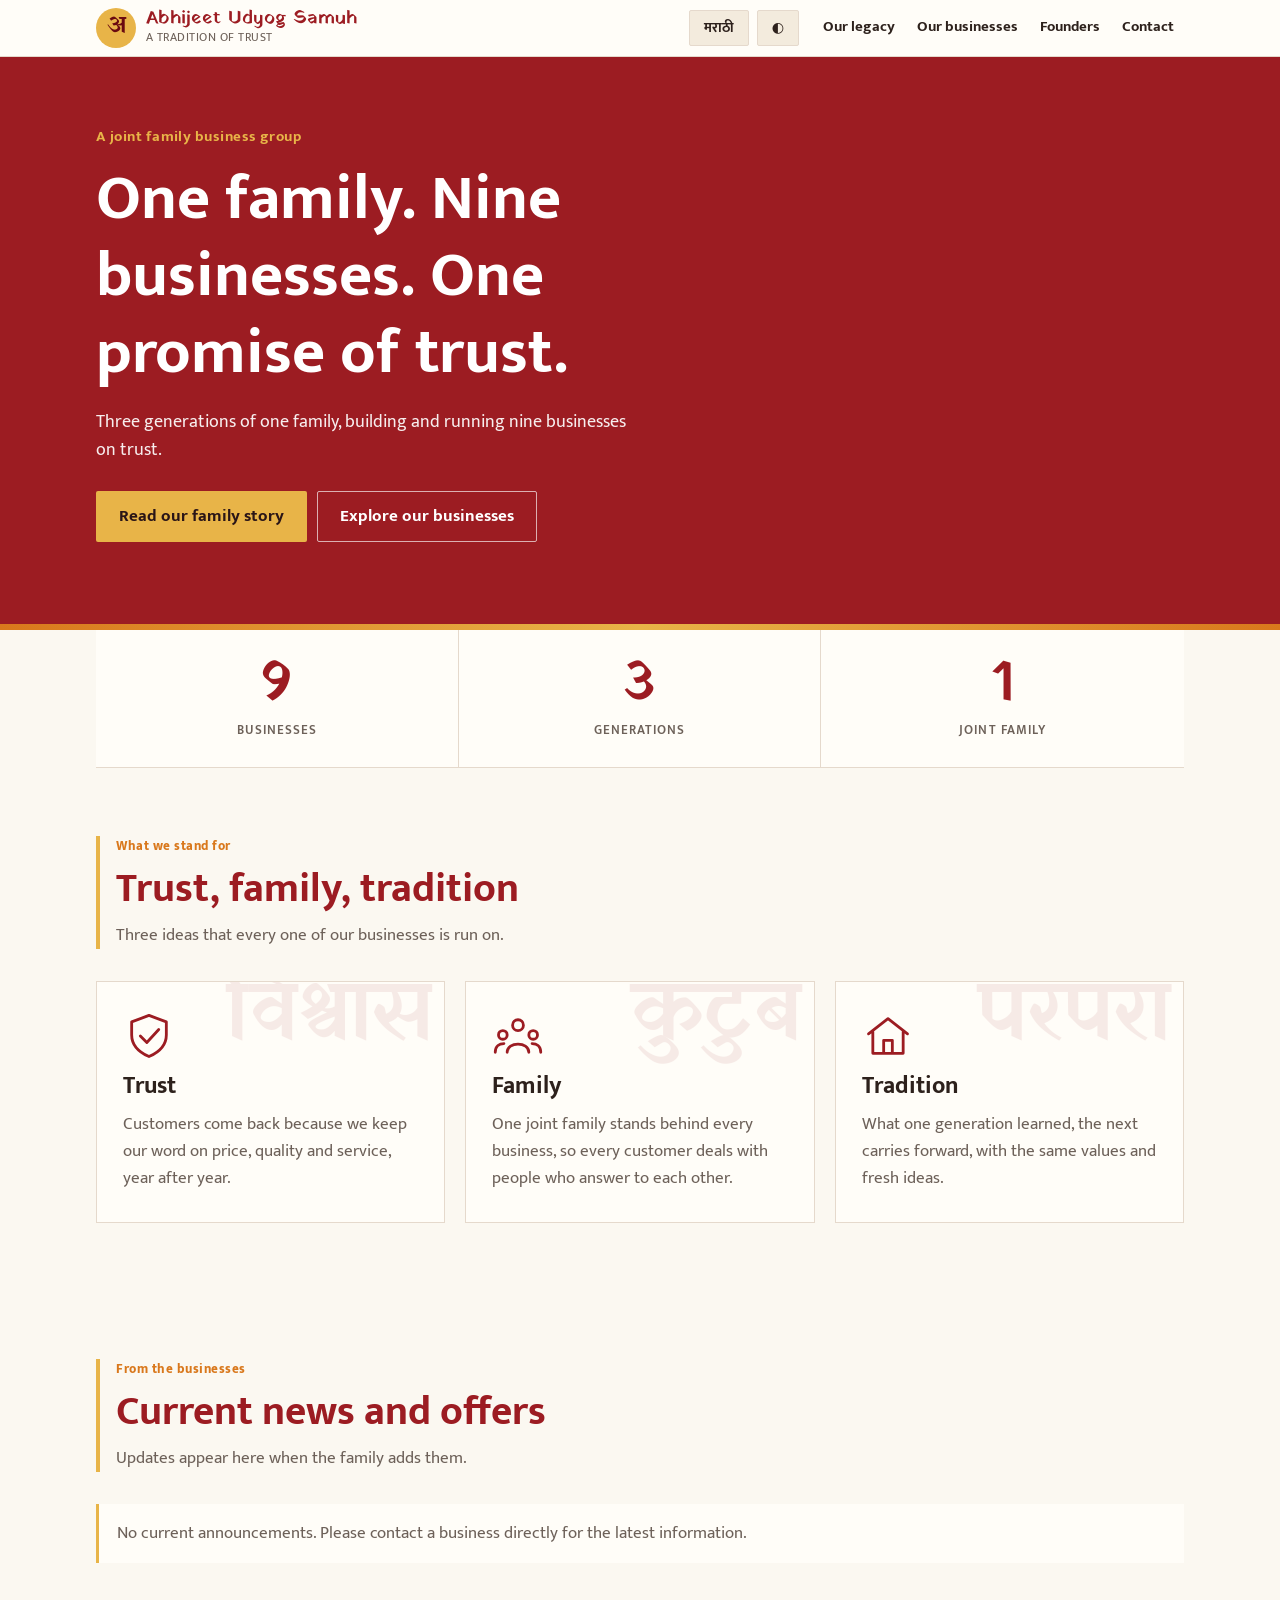
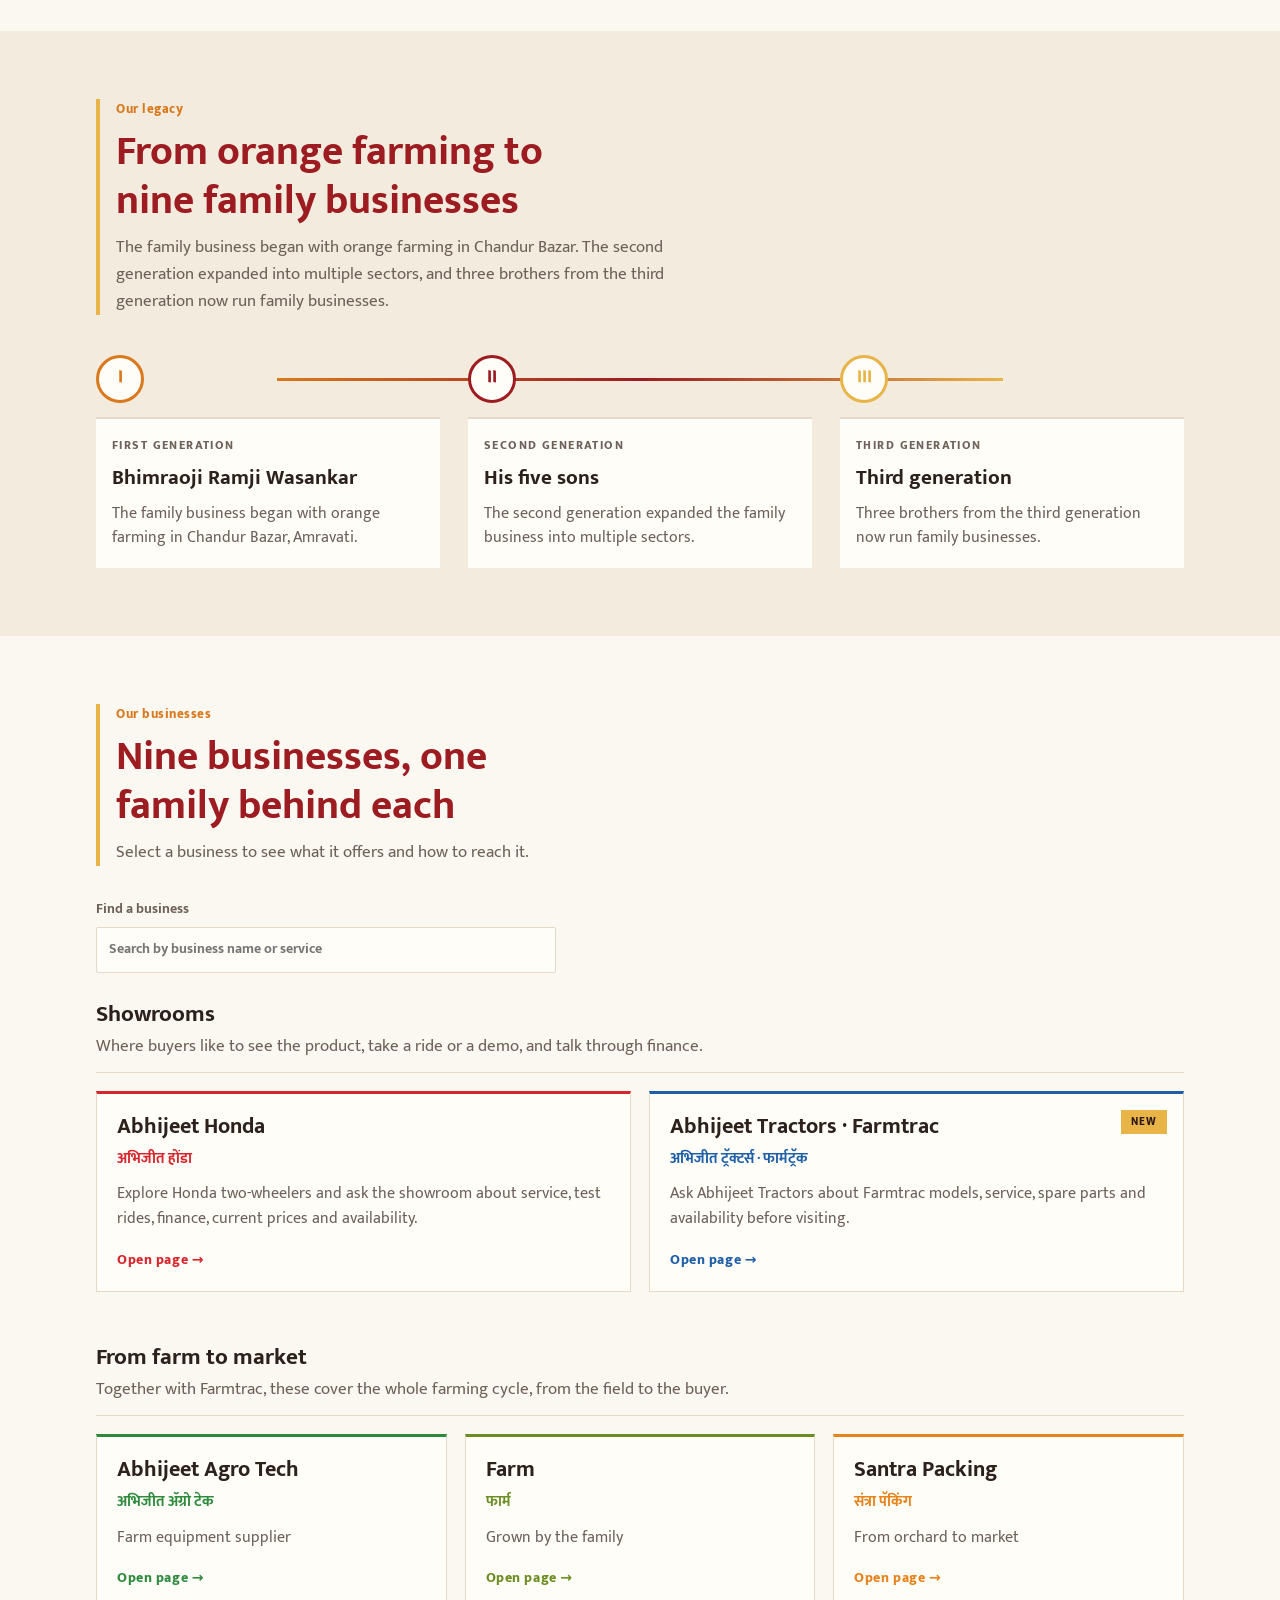
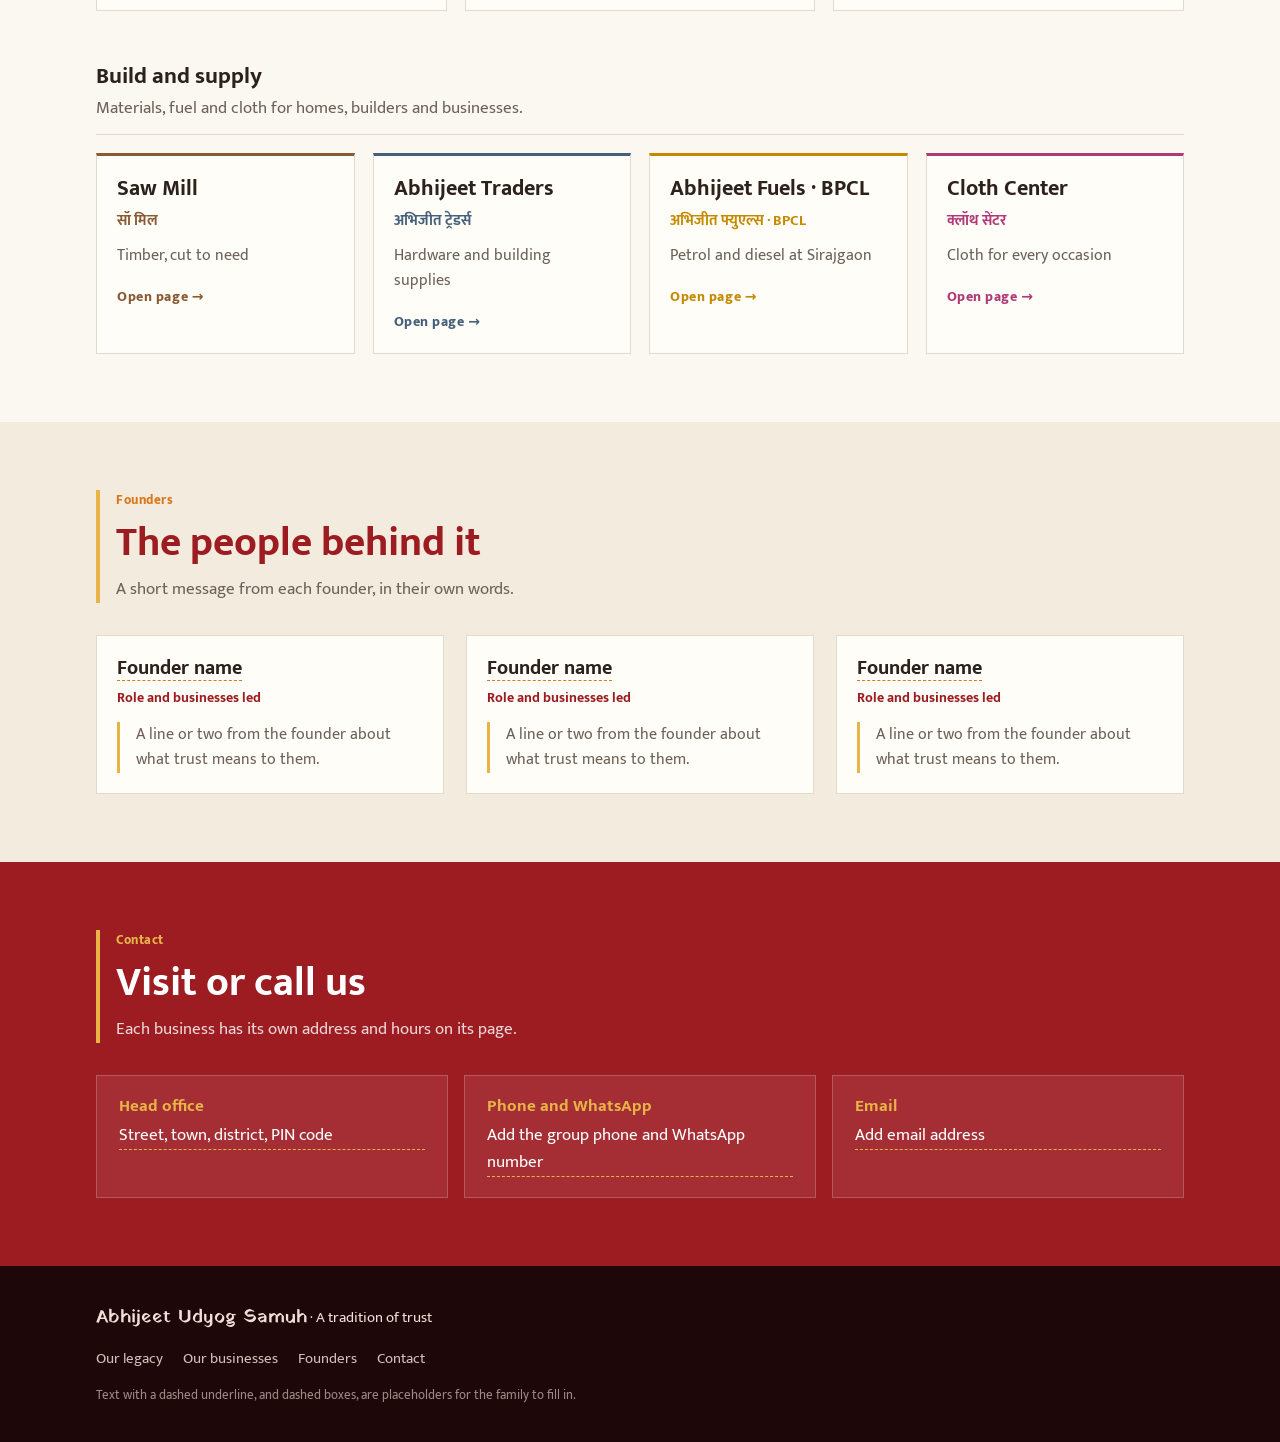
==== index.html @ 4aa77e28 "Prepare Abhijeet Udyog Samuh website for deployment" ====
<!doctype html>
<html lang="en">
<head>
  <meta charset="utf-8">
  <meta name="viewport" content="width=device-width, initial-scale=1, viewport-fit=cover">
  <meta name="description" content="Meet Abhijeet Udyog Samuh, a family group of nine businesses serving customers across vehicles, agriculture, packing, timber, building supplies, fuel and clothing.">
  <meta name="theme-color" content="#8F1017">
  <meta property="og:type" content="website">
  <meta property="og:title" content="Abhijeet Udyog Samuh | Nine Businesses, One Family">
  <meta property="og:description" content="A family group of nine businesses, built on trust across three generations.">
  <meta property="og:url" content="https://saiwasankar.github.io/homebrew/">
  <meta name="twitter:card" content="summary">
  <meta name="twitter:title" content="Abhijeet Udyog Samuh | Nine Businesses, One Family">
  <meta name="twitter:description" content="A family group of nine businesses, built on trust across three generations.">
  <link rel="canonical" href="https://saiwasankar.github.io/homebrew/">
  <title>Abhijeet Udyog Samuh | Nine Businesses, One Family</title>
  <link rel="preconnect" href="https://fonts.googleapis.com">
  <link rel="preconnect" href="https://fonts.gstatic.com" crossorigin>
  <link rel="stylesheet" href="https://fonts.googleapis.com/css2?family=Yatra+One&family=Mukta:wght@400;500;600;700;800&display=swap">
  <link rel="stylesheet" href="styles.css">
  <script type="application/ld+json" id="local-business-schema">{}</script>
  <script src="app.js" defer></script>
</head>
<body>
<header class="top">
  <div class="wrap">
    <a class="logo" href="#top"><span class="mk" data-i18n="logo_mark"></span><span class="t"><b data-i18n="logo_name"></b><small data-i18n="logo_tag"></small></span></a>
    <div class="ctl">
      <button id="langBtn" type="button" data-i18n-aria="lang_toggle"></button>
      <button id="themeBtn" type="button" data-i18n-aria="theme_toggle">◐</button>
    </div>
    <nav class="nav" data-i18n-aria="sections_label">
      <a href="#legacy" data-i18n="nav_legacy"></a>
      <a href="#brands" data-i18n="nav_brands"></a>
      <a href="#founders" data-i18n="nav_founders"></a>
      <a href="#contact" data-i18n="nav_contact"></a>
    </nav>
  </div>
</header>

<main id="home">
  <div class="hero" id="top">
    <div class="wrap">
      <div class="kicker" data-i18n="hero_kicker"></div>
      <h1 data-i18n="hero_h"></h1>
      <p class="lead" data-i18n="hero_p"></p>
      <div class="actions">
        <a class="btn solid" href="#legacy" data-i18n="hero_cta1"></a>
        <a class="btn line" href="#brands" data-i18n="hero_cta2"></a>
      </div>
    </div>
  </div>

  <div class="wrap stats-wrap">
    <div class="stats" id="stats">
      <div class="stat"><b data-stat="businesses"></b><span data-i18n="stat1"></span></div>
      <div class="stat"><b data-stat="generations"></b><span data-i18n="stat2"></span></div>
      <div class="stat"><b data-stat="familyGroups"></b><span data-i18n="stat3"></span></div>
    </div>
  </div>

  <section class="band" id="values">
    <div class="wrap">
      <div class="sec-head"><div class="eyebrow" data-i18n="values_e"></div><h2 data-i18n="values_h"></h2><p data-i18n="values_p"></p></div>
      <div class="vals" id="vals"></div>
    </div>
  </section>

  <section class="band updates-band" id="updates">
    <div class="wrap">
      <div class="sec-head"><div class="eyebrow" data-i18n="updates_e"></div><h2 data-i18n="updates_h"></h2><p data-i18n="updates_p"></p></div>
      <div class="updates" id="updates-list" aria-live="polite"></div>
    </div>
  </section>

  <section class="band alt" id="legacy">
    <div class="wrap">
      <div class="sec-head"><div class="eyebrow" data-i18n="legacy_e"></div><h2 data-i18n="legacy_h"></h2><p data-i18n="legacy_p"></p></div>
      <div class="gens" id="gens"></div>
    </div>
  </section>

  <section class="band" id="brands">
    <div class="wrap">
      <div class="sec-head"><div class="eyebrow" data-i18n="brands_e"></div><h2 data-i18n="brands_h"></h2><p data-i18n="brands_p"></p></div>
      <label class="business-search"><span data-i18n="business_search"></span><input id="businessSearch" type="search" data-i18n-placeholder="business_search_placeholder" autocomplete="off"></label>
      <p class="search-empty" id="searchEmpty" hidden data-i18n="search_empty"></p>
      <div id="clusters"></div>
    </div>
  </section>

  <section class="band alt" id="founders">
    <div class="wrap">
      <div class="sec-head"><div class="eyebrow" data-i18n="founders_e"></div><h2 data-i18n="founders_h"></h2><p data-i18n="founders_p"></p></div>
      <div class="founders" id="founders-list"></div>
    </div>
  </section>

  <section class="band cband" id="contact">
    <div class="wrap">
      <div class="sec-head"><div class="eyebrow" data-i18n="contact_e"></div><h2 data-i18n="contact_h"></h2><p data-i18n="contact_p"></p></div>
      <div class="contact">
        <div><h3 data-i18n="c_addr"></h3><p class="ph" data-i18n="c_addr_v"></p></div>
        <div><h3 data-i18n="c_phone"></h3><p class="ph" id="contact-phone"></p></div>
        <div><h3 data-i18n="c_mail"></h3><p class="ph" data-i18n="c_mail_v"></p></div>
      </div>
    </div>
  </section>
</main>

<main id="biz" hidden></main>

<footer>
  <div class="wrap">
    <div class="footer-brand"><b data-i18n="logo_name"></b> · <span data-i18n="footer_tagline"></span></div>
    <div class="links" id="flinks"></div>
    <div class="fine" data-i18n="fine"></div>
  </div>
</footer>
</body>
</html>
---- styles.css ----
/* Visual system: warm paper, family brand reds, saffron details, plain typography, and restrained motion. */
:root {
  --bg: #FBF8F1;
  --surface: #FFFDF8;
  --fg: #2D211C;
  --muted: #6D6159;
  --line: #E5D9CC;
  --brand: #9C1C22;
  --on-brand: #FFFFFF;
  --saffron: #D9781C;
  --gold: #E8B448;
  --hero-bg: #9C1C22;
  --hero-bg2: #9C1C22;
  --hero-fg: #FFFFFF;
  --tint: #F3EBDD;
  --shadow: 0 5px 18px rgba(70, 38, 20, 0.07);
  --lift: 0%;
  --font-display: "Yatra One", "Noto Serif Devanagari", Georgia, serif;
  --font-body: "Mukta", "Noto Sans Devanagari", system-ui, -apple-system, "Segoe UI", sans-serif;
}
@media (prefers-color-scheme: dark) {
  :root:not([data-theme="light"]) {
    --bg: #191211; --surface: #241A17; --fg: #F4EAE0; --muted: #C2B3A7; --line: #493832;
    --brand: #E06458; --on-brand: #1A0B0C; --saffron: #E28A3C; --gold: #E8B448;
    --hero-bg: #68191B; --hero-bg2: #68191B; --hero-fg: #FFFFFF; --tint: #30221E;
    --shadow: 0 5px 18px rgba(0, 0, 0, 0.22); --lift: 25%; color-scheme: dark;
  }
}
:root[data-theme="dark"] {
  --bg: #191211; --surface: #241A17; --fg: #F4EAE0; --muted: #C2B3A7; --line: #493832;
  --brand: #E06458; --on-brand: #1A0B0C; --saffron: #E28A3C; --gold: #E8B448;
  --hero-bg: #68191B; --hero-bg2: #68191B; --hero-fg: #FFFFFF; --tint: #30221E;
  --shadow: 0 5px 18px rgba(0, 0, 0, 0.22); --lift: 25%; color-scheme: dark;
}
* { box-sizing: border-box; }
html { scroll-behavior: smooth; scroll-padding-top: 7rem; }
body { margin: 0; background: var(--bg); color: var(--fg); font-family: var(--font-body); font-size: 17px; line-height: 1.6; overflow-x: hidden; }
body::before { content: ""; position: fixed; inset: 0 0 auto; height: env(safe-area-inset-top, 0px); z-index: 30; background: var(--surface); }
h1, h2, h3 { font-family: var(--font-body); font-weight: 700; line-height: 1.2; margin: 0; text-wrap: balance; }
p { margin: 0; }
a { color: inherit; }
svg { display: block; }
:focus-visible { outline: 3px solid var(--saffron); outline-offset: 2px; }
.wrap { max-width: 1120px; margin-inline: auto; padding-left: max(16px, env(safe-area-inset-left, 0px)); padding-right: max(16px, env(safe-area-inset-right, 0px)); }
.ph { border-bottom: 1.5px dashed var(--saffron); }

/* header */
.top { position: sticky; top: env(safe-area-inset-top, 0px); z-index: 20; background: var(--surface); border-bottom: 1px solid var(--line); }
.top .wrap { display: flex; flex-wrap: wrap; align-items: center; gap: 2px 14px; padding-block: 8px; }
.logo { display: flex; align-items: center; gap: 10px; text-decoration: none; margin-right: auto; min-width: 0; }
.mk { flex: none; width: 40px; height: 40px; border-radius: 50%; display: grid; place-items: center; background: var(--gold); color: #6A0A10; font-family: var(--font-display); font-size: 1.5rem; line-height: 1; padding-bottom: 4px; }
.logo span.t { display: flex; flex-direction: column; min-width: 0; }
.logo b { font-family: var(--font-display); font-weight: 400; font-size: 1.2rem; color: var(--brand); line-height: 1.1; }
.logo small { font-size: 0.74rem; color: var(--muted); letter-spacing: 0.04em; }
.nav { display: flex; gap: 2px; overflow-x: auto; order: 3; width: 100%; scrollbar-width: none; }
.nav a { padding: 6px 10px; text-decoration: none; font-weight: 700; font-size: 0.95rem; border-radius: 0; white-space: nowrap; border-bottom: 2px solid transparent; }
.nav a:hover { color: var(--brand); border-bottom-color: var(--gold); }
.ctl { display: flex; gap: 8px; }
.ctl button { font: inherit; font-weight: 700; font-size: 0.88rem; cursor: pointer; color: var(--fg); background: var(--tint); border: 1px solid var(--line); border-radius: 2px; padding: 4px 14px; min-height: 36px; }
.ctl button:hover { border-color: var(--saffron); }
@media (min-width: 840px) { .nav { order: 0; width: auto; } }

/* hero */
.hero { position: relative; color: var(--hero-fg); background: var(--hero-bg); }
.hero::after { content: ""; position: absolute; left: 0; right: 0; bottom: 0; height: 6px; background: linear-gradient(90deg, var(--saffron), var(--gold), var(--saffron)); }
.hero .wrap { display: grid; justify-items: start; text-align: left; padding-block: 68px 88px; }
.kicker { font-weight: 700; letter-spacing: 0.03em; font-size: 0.95rem; color: var(--gold); }
.hero h1 { font-size: clamp(2.5rem, 6vw, 4rem); margin-top: 12px; max-width: 17ch; }
.hero .lead { max-width: 54ch; font-size: 1.12rem; margin-top: 16px; opacity: 0.92; }
.hero .actions { display: flex; flex-wrap: wrap; justify-content: flex-start; gap: 10px; margin-top: 26px; }
.btn { display: inline-flex; align-items: center; justify-content: center; font: inherit; font-weight: 700; text-decoration: none; cursor: pointer; padding: 11px 22px; border-radius: 2px; border: 1px solid transparent; min-height: 46px; transition: background-color 0.15s ease, border-color 0.15s ease; }
.btn:hover { filter: brightness(1.04); }
.btn.solid { background: var(--gold); color: #2A1517; }
.btn.line { border-color: rgba(255, 255, 255, 0.65); color: #fff; }
.btn.primary { background: var(--brand); color: var(--on-brand); }
.frame { position: relative; margin: 0 14px 14px 0; }
.frame::before { content: ""; position: absolute; inset: 14px -14px -14px 14px; border: 2px solid var(--gold); z-index: 0; }
.frame img { position: relative; z-index: 1; width: 100%; height: auto; background: #fff; box-shadow: 0 24px 50px rgba(0, 0, 0, 0.35); }
.frame figcaption { position: relative; z-index: 1; margin-top: 10px; font-size: 0.82rem; opacity: 0.8; }

/* stats */
.stats-wrap { margin-top: 0; position: relative; z-index: 2; }
.stats { display: grid; grid-template-columns: repeat(3, 1fr); background: var(--surface); box-shadow: none; border: 0; border-bottom: 1px solid var(--line); }
.stat { padding: 26px 12px; text-align: center; border-right: 1px solid var(--line); }
.stat:last-child { border-right: 0; }
.stat b { display: block; font-family: var(--font-display); font-weight: 400; font-size: clamp(2.3rem, 8vw, 3.6rem); color: var(--brand); line-height: 1; font-variant-numeric: tabular-nums; }
.stat span { display: block; margin-top: 6px; color: var(--muted); font-weight: 600; font-size: 0.82rem; letter-spacing: 0.08em; text-transform: uppercase; }

/* sections */
section.band { padding-block: 68px; }
section.alt { background: var(--tint); }
.sec-head { display: grid; gap: 8px; margin-bottom: 32px; max-width: 62ch; border-left: 4px solid var(--gold); padding-left: 16px; }
.eyebrow { font-weight: 800; letter-spacing: 0.04em; font-size: 0.82rem; color: var(--saffron); }
.sec-head h2 { font-size: clamp(1.8rem, 4.2vw, 2.55rem); color: var(--brand); }
.sec-head p { color: var(--muted); font-size: 1.05rem; }

/* values */
.vals { display: grid; gap: 20px; grid-template-columns: repeat(auto-fit, minmax(260px, 1fr)); }
.val { position: relative; overflow: hidden; background: var(--surface); border: 1px solid var(--line); padding: 28px 26px 30px; display: grid; gap: 10px; align-content: start; }
.val .ico { width: 52px; height: 52px; color: var(--brand); }
.val .big { position: absolute; right: 12px; top: -8px; font-family: var(--font-display); font-size: 5.2rem; line-height: 1; color: var(--brand); opacity: 0.08; pointer-events: none; }
.val h3 { font-size: 1.5rem; }
.val p { color: var(--muted); }

/* timeline */
.gens { position: relative; display: grid; gap: 28px; grid-template-columns: repeat(auto-fit, minmax(250px, 1fr)); padding-top: 8px; }
@media (min-width: 860px) { .gens { grid-template-columns: repeat(3, 1fr); } .gens::before { content: ""; position: absolute; top: 31px; left: 16.6%; right: 16.6%; height: 3px; background: linear-gradient(90deg, var(--saffron), var(--brand), var(--gold)); } }
.gen { position: relative; display: grid; gap: 14px; justify-items: start; text-align: left; }
.node { position: relative; z-index: 1; width: 48px; height: 48px; border-radius: 50%; display: grid; place-items: center; background: var(--surface); border: 3px solid var(--brand); color: var(--brand); font-family: var(--font-display); font-size: 1.15rem; padding-bottom: 2px; }
.gen:nth-child(1) .node { border-color: var(--saffron); color: var(--saffron); }
.gen:nth-child(3) .node { border-color: var(--gold); color: var(--gold); }
.gcard { width: 100%; background: var(--surface); border: 0; border-top: 2px solid var(--line); box-shadow: none; padding: 18px 16px; display: grid; gap: 10px; justify-items: start; }
.gcard .tag { font-weight: 800; font-size: 0.74rem; letter-spacing: 0.12em; text-transform: uppercase; color: var(--muted); }
.gcard h3 { font-size: 1.3rem; }
.gcard p { color: var(--muted); font-size: 0.97rem; }
.avatar { width: 112px; height: 112px; border-radius: 50%; display: grid; place-items: center; background: var(--tint); border: 1px solid var(--line); color: var(--muted); }
.avatar svg { width: 50px; height: 50px; }
.gcard .avatar { display: none; }

/* clusters + tiles */
.cluster + .cluster { margin-top: 52px; }
.business-search { display: grid; gap: 6px; max-width: 460px; margin: 0 0 28px; color: var(--muted); }
.business-search input { background: var(--surface); border-radius: 2px; }
.search-empty, .updates-empty { color: var(--muted); background: var(--surface); border-left: 3px solid var(--gold); padding: 16px 18px; }
.updates { display: grid; gap: 12px; grid-template-columns: repeat(auto-fit, minmax(min(100%, 290px), 1fr)); }
.update-card { display: flex; flex-direction: column; justify-content: space-between; gap: 18px; min-height: 170px; padding: 20px; background: var(--surface); border: 1px solid var(--line); border-top: 3px solid var(--gold); animation: update-in 0.25s ease both; }
.update-card h3 { font-size: 1.2rem; margin-bottom: 8px; }
.update-card p { color: var(--muted); }
.update-card .update-dates { margin-top: 12px; font-size: 0.82rem; }
.update-link { align-self: start; color: var(--brand); font-weight: 700; text-decoration-thickness: 1px; text-underline-offset: 3px; }
.tile { transition: border-color 0.15s ease, background-color 0.15s ease, opacity 0.18s ease; }
.tile[hidden], .cluster[hidden], [hidden] { display: none !important; }
@keyframes update-in { from { opacity: 0; transform: translateY(6px); } to { opacity: 1; transform: translateY(0); } }
.chead { display: grid; gap: 4px; margin-bottom: 18px; padding-bottom: 12px; border-bottom: 1px solid var(--line); }
.chead h3 { font-size: 1.45rem; }
.chead p { color: var(--muted); max-width: 70ch; }
.tiles { display: grid; gap: 18px; }
.t2 { grid-template-columns: repeat(auto-fit, minmax(min(100%, 320px), 1fr)); }
.t3 { grid-template-columns: repeat(auto-fit, minmax(min(100%, 250px), 1fr)); }
.t4 { grid-template-columns: repeat(auto-fit, minmax(min(100%, 220px), 1fr)); }
.tile { --as: color-mix(in srgb, var(--a), white var(--lift)); position: relative; overflow: hidden; display: grid; gap: 6px; align-content: start; min-width: 0; text-decoration: none; background: var(--surface); border: 1px solid var(--line); border-top: 3px solid var(--as); padding: 20px; transition: border-color 0.15s ease, background-color 0.15s ease; }
.tile:hover { transform: none; box-shadow: none; border-color: var(--as); background: color-mix(in srgb, var(--surface) 95%, var(--as)); }
.tile .ic { display: none; }

.tile .ic svg { width: 34px; height: 34px; }
.tile h3 { font-size: 1.4rem; position: relative; z-index: 1; }
.tile .mr { color: var(--as); font-weight: 700; font-size: 0.95rem; position: relative; z-index: 1; }
.tile p { color: var(--muted); font-size: 0.97rem; position: relative; z-index: 1; margin-top: 4px; }
.tile .go { margin-top: 12px; font-weight: 800; font-size: 0.88rem; letter-spacing: 0.04em; color: var(--as); position: relative; z-index: 1; }
.tile.big { padding: 30px; }
.tile.big h3 { font-size: 1.8rem; }
.tile.big .ic { width: 72px; height: 72px; }
.tile.big .ic svg { width: 42px; height: 42px; }
.tile.big::after { content: none; }
.badge { position: absolute; top: 16px; right: 16px; z-index: 2; background: var(--gold); color: #2A1517; font-weight: 800; font-size: 0.7rem; letter-spacing: 0.1em; text-transform: uppercase; padding: 3px 10px; }

/* founders */
.founders { display: grid; gap: 22px; grid-template-columns: repeat(auto-fit, minmax(min(100%, 320px), 1fr)); }
.fcard { position: relative; display: grid; gap: 12px; grid-template-columns: 1fr; align-items: start; background: var(--surface); border: 1px solid var(--line); padding: 20px; }
.fcard .avatar { display: none; }
.fcard h3 { font-size: 1.25rem; display: inline-block; }
.fcard .role { color: var(--brand); font-weight: 700; font-size: 0.88rem; margin-top: 4px; }
.fcard blockquote { margin: 0; grid-column: 1 / -1; color: var(--muted); padding-left: 16px; border-left: 3px solid var(--gold); font-size: 1rem; }

/* contact band */
.cband { background: var(--hero-bg); color: var(--hero-fg); position: relative; overflow: hidden; }
.cband .sec-head h2 { color: #fff; }
.cband .sec-head p { color: rgba(255, 255, 255, 0.82); }
.cband .eyebrow { color: var(--gold); }
.contact { display: grid; gap: 16px; grid-template-columns: repeat(auto-fit, minmax(min(100%, 240px), 1fr)); }
.contact div { background: rgba(255, 255, 255, 0.08); border: 1px solid rgba(255, 255, 255, 0.2); padding: 20px 22px; }
.contact h3 { font-size: 1.05rem; color: var(--gold); margin-bottom: 6px; }
.contact .ph { border-bottom-color: var(--gold); }
footer { background: #1E0709; color: #F3DDD9; padding-block: 36px; font-size: 0.92rem; }
footer .wrap { display: grid; gap: 14px; }
footer .links { display: flex; flex-wrap: wrap; gap: 6px 20px; }
footer a { text-decoration: none; opacity: 0.85; }
footer a:hover { opacity: 1; text-decoration: underline; }
footer .fine { opacity: 0.6; font-size: 0.82rem; }

/* business page */
.bhead { --as: color-mix(in srgb, var(--a), white var(--lift)); color: var(--hero-fg); position: relative; overflow: hidden; background: var(--hero-bg); }
.bhead::after { content: ""; position: absolute; left: 0; right: 0; bottom: 0; height: 6px; background: linear-gradient(90deg, var(--gold), var(--saffron)); }
.bhead .wrap { display: grid; gap: 28px; align-items: center; padding-block: 44px 56px; position: relative; z-index: 1; }
@media (min-width: 900px) { .bhead .wrap.has-img { grid-template-columns: 1.2fr 0.8fr; } }
.bhead .bic { display: none; }
.bhead .bic svg { width: 44px; height: 44px; }
.bhead h1 { font-size: clamp(2.1rem, 5.6vw, 3.4rem); }
.bhead .mr { font-family: var(--font-display); color: var(--gold); font-size: 1.3rem; margin-top: 6px; }
.bhead .tg { margin-top: 10px; font-weight: 700; font-size: 1.1rem; }
.bhead .desc { margin-top: 10px; max-width: 54ch; opacity: 0.93; }
.chips { display: flex; flex-wrap: wrap; gap: 8px; margin-top: 18px; }
.chip { padding: 4px 12px; font-size: 0.82rem; font-weight: 700; border: 1px solid rgba(255, 255, 255, 0.4); background: rgba(255, 255, 255, 0.1); }
.bhead .actions { display: flex; flex-wrap: wrap; gap: 12px; margin-top: 24px; }
.bhead .frame img { max-height: 340px; object-fit: cover; }
.crumb { display: inline-block; margin-block: 28px 4px; font-weight: 700; color: var(--brand); text-decoration: none; }
.crumb:hover { text-decoration: underline; }
.place-link { display: inline-flex; align-items: center; justify-self: start; gap: 6px; color: var(--brand); font-weight: 700; text-underline-offset: 3px; }
.place-link + .place-link { margin-top: -8px; }
.bbody { display: grid; gap: 24px; padding-block: 12px 72px; }
.cols { display: grid; gap: 22px; grid-template-columns: repeat(auto-fit, minmax(min(100%, 300px), 1fr)); align-items: start; }
.panel { --as: color-mix(in srgb, var(--a), white var(--lift)); background: var(--surface); border: 1px solid var(--line); box-shadow: none; padding: 24px; display: grid; gap: 14px; min-width: 0; }
.panel h2 { font-size: 1.35rem; color: var(--brand); }
.checks { margin: 0; padding: 0; list-style: none; display: grid; gap: 10px; }
.checks li { display: grid; grid-template-columns: 26px 1fr; gap: 10px; align-items: start; font-weight: 600; }
.checks li::before { content: "✓"; display: grid; place-items: center; width: 26px; height: 26px; background: color-mix(in srgb, var(--as) 16%, var(--surface)); color: var(--as); font-weight: 800; }
.gal { display: grid; gap: 14px; grid-template-columns: repeat(auto-fit, minmax(min(100%, 170px), 1fr)); }
.slot { aspect-ratio: 4 / 3; max-width: 100%; display: grid; place-items: center; text-align: center; background: var(--tint); border: 1.5px dashed var(--line); color: var(--muted); font-size: 0.88rem; padding: 8px; overflow: hidden; }
.slot img { width: 100%; height: 100%; object-fit: cover; }
label { display: grid; gap: 5px; font-weight: 700; font-size: 0.9rem; }
input, textarea { font: inherit; color: var(--fg); background: var(--bg); border: 1px solid var(--line); padding: 9px 12px; width: 100%; border-radius: 3px; min-height: 46px; }
input:focus, textarea:focus { border-color: var(--saffron); }
textarea { min-height: 100px; resize: vertical; }
.emi-out { background: var(--tint); padding: 16px 18px; display: flex; flex-wrap: wrap; justify-content: space-between; align-items: baseline; gap: 6px; border-left: 4px solid var(--gold); }
.emi-out b { font-family: var(--font-display); font-weight: 400; font-size: 2.1rem; color: var(--brand); font-variant-numeric: tabular-nums; }
.note { color: var(--muted); font-size: 0.86rem; }
.status { font-weight: 700; color: var(--brand); }
.related { display: flex; flex-wrap: wrap; gap: 10px; }
.related a { padding: 8px 16px; border: 1px solid var(--line); background: var(--surface); text-decoration: none; font-weight: 700; font-size: 0.92rem; transition: border-color 0.15s ease, transform 0.15s ease; }
.related a:hover { border-color: var(--saffron); transform: translateY(-2px); }

.reveal, .reveal.in { transform: none; transition: none; }
@media (prefers-reduced-motion: reduce) {
  html { scroll-behavior: auto; }
  .reveal, .tile, .btn, .update-card { transition: none; animation: none; transform: none; }
}
.footer-brand b { font-family: var(--font-display); font-weight: 400; font-size: 1.2rem; }
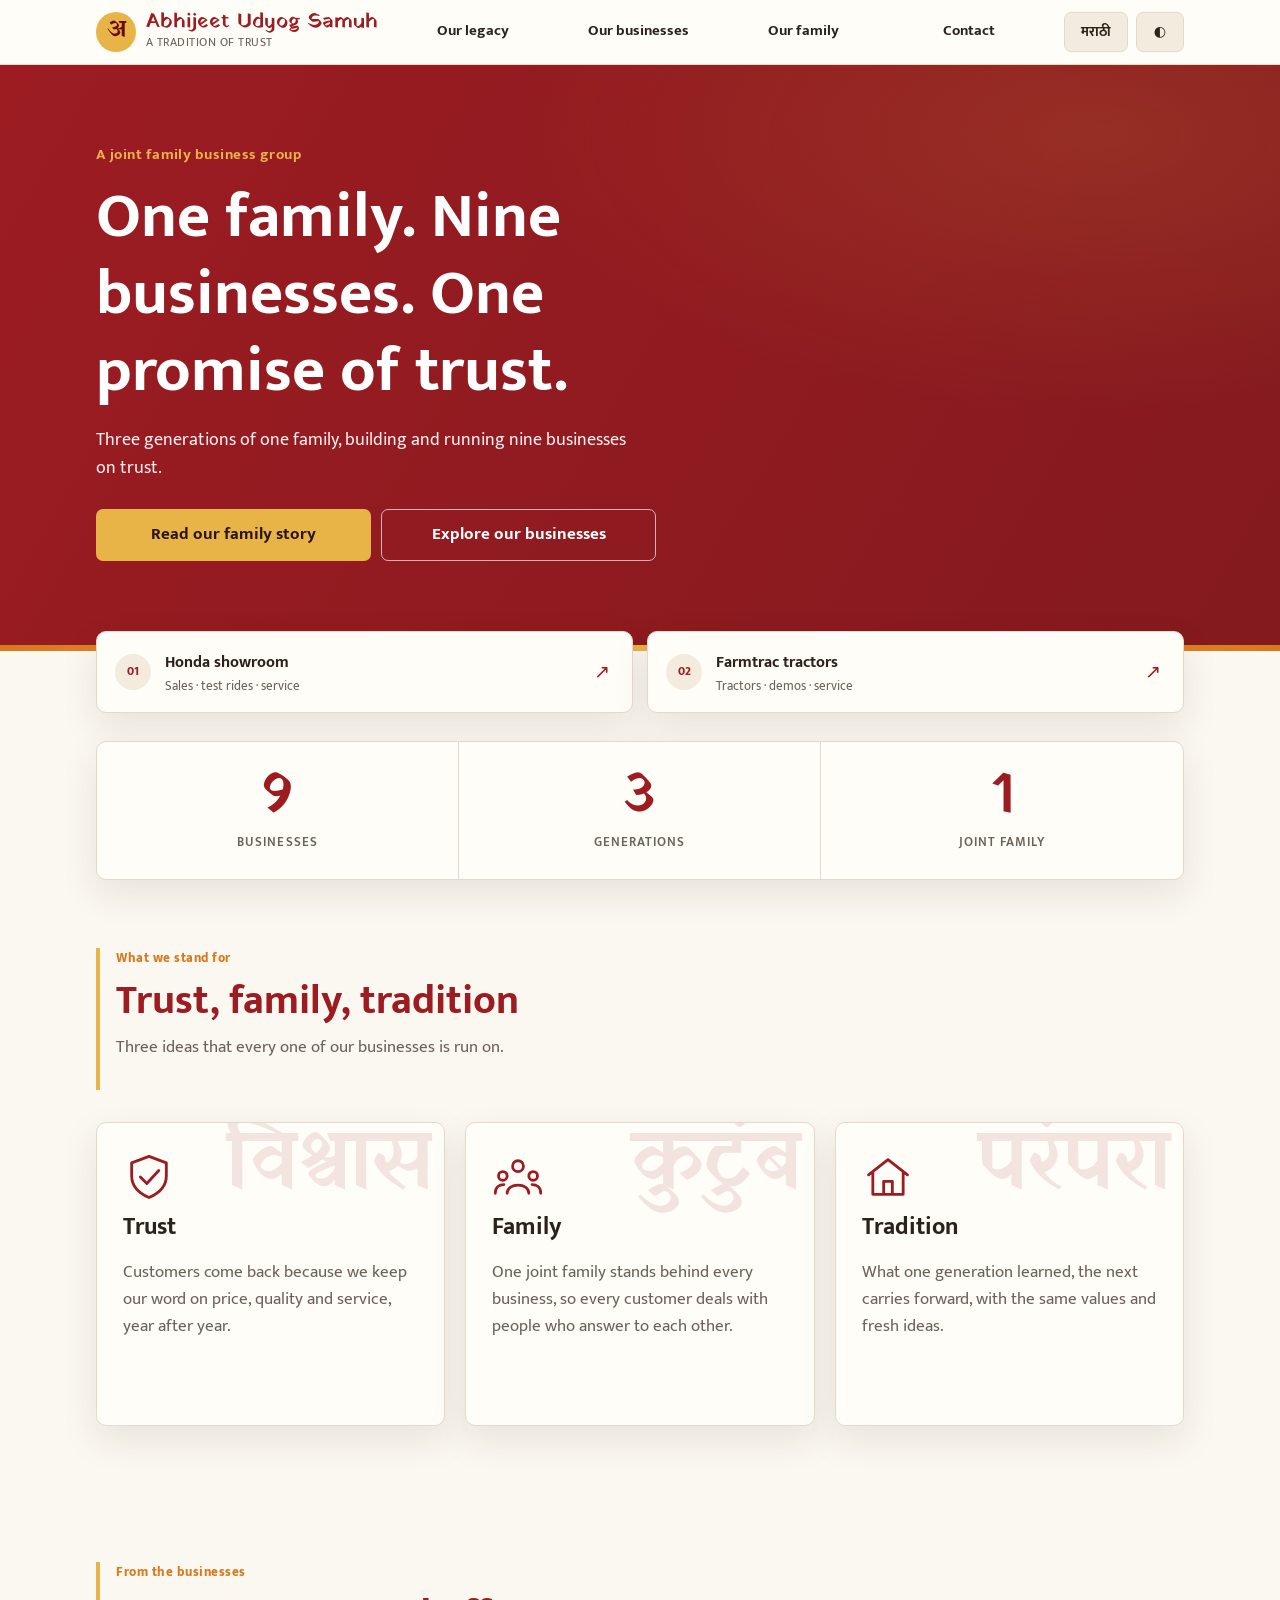
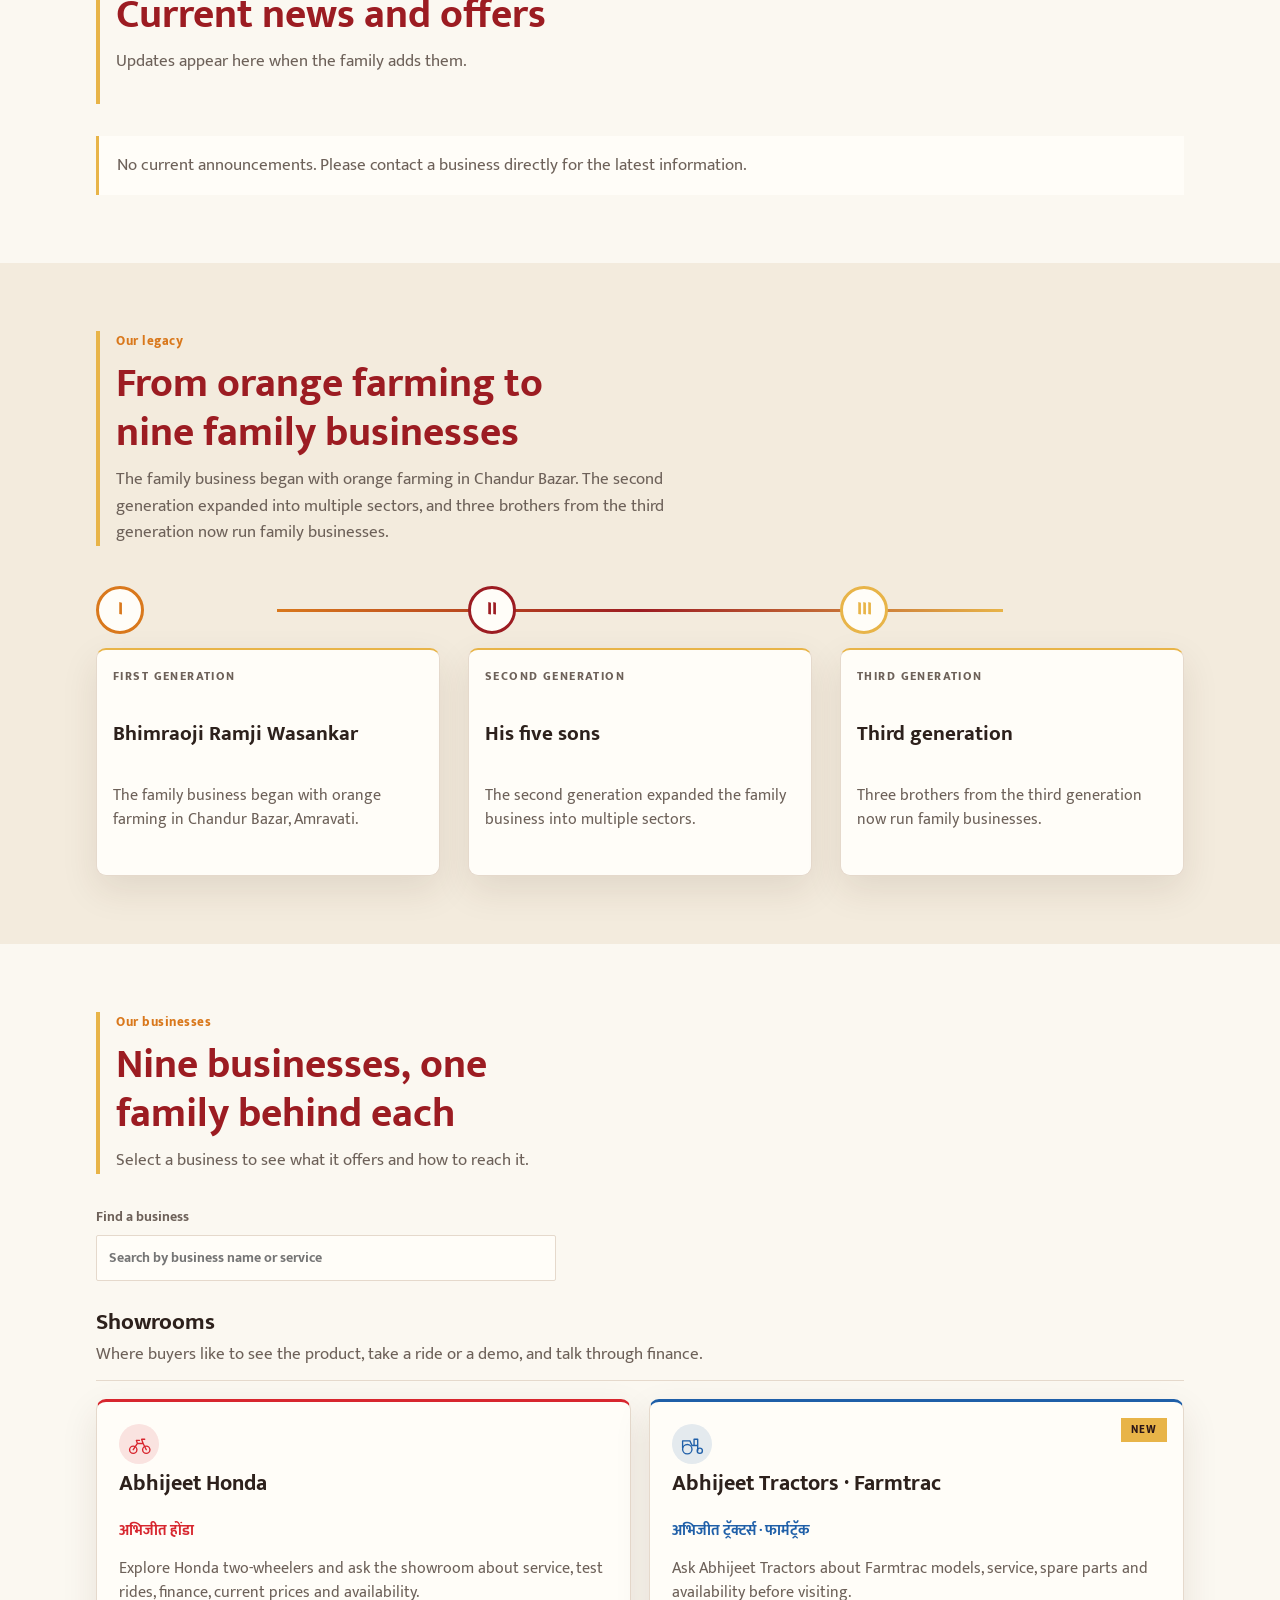
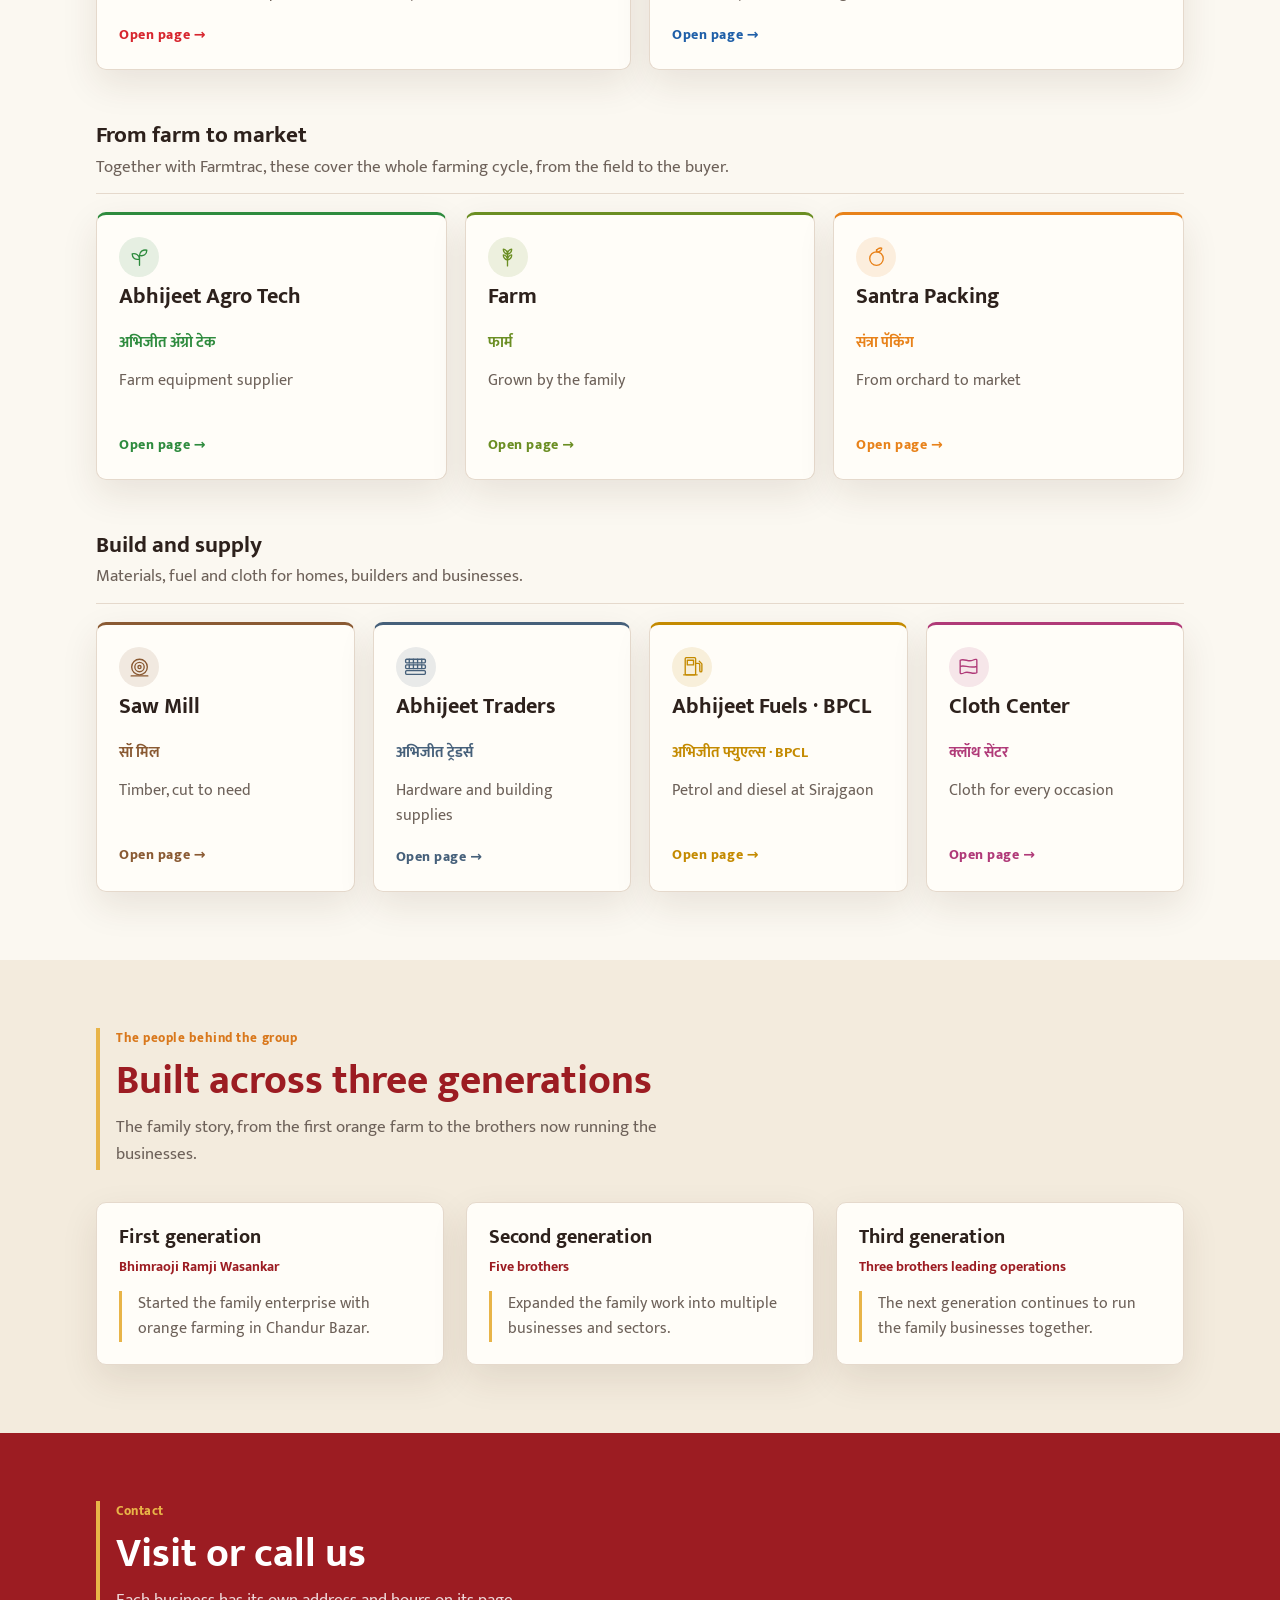
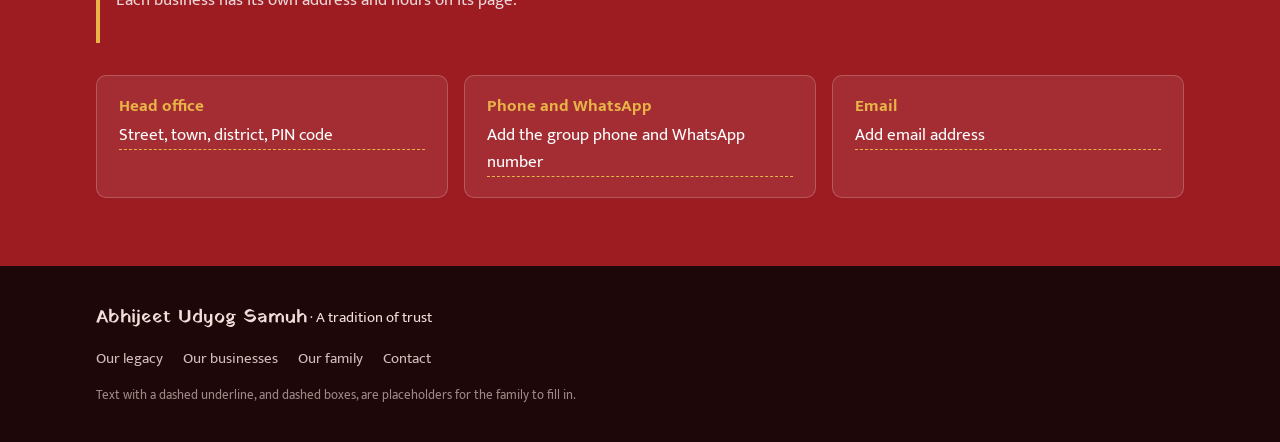
==== commit 21c34a83: "Improve bilingual showroom experience and family content" ====
--- a/index.html
+++ b/index.html
@@ -50,6 +50,11 @@
       </div>
     </div>
   </div>
+
+  <nav class="priority-links wrap" data-i18n-aria="priority_label">
+    <a href="#honda"><span class="priority-mark">01</span><span><b data-i18n="priority_honda"></b><small data-i18n="priority_honda_sub"></small></span><span aria-hidden="true">↗</span></a>
+    <a href="#farmtrac"><span class="priority-mark">02</span><span><b data-i18n="priority_farmtrac"></b><small data-i18n="priority_farmtrac_sub"></small></span><span aria-hidden="true">↗</span></a>
+  </nav>
 
   <div class="wrap stats-wrap">
     <div class="stats" id="stats">
--- a/styles.css
+++ b/styles.css
@@ -13,7 +13,8 @@
   --hero-bg2: #9C1C22;
   --hero-fg: #FFFFFF;
   --tint: #F3EBDD;
-  --shadow: 0 5px 18px rgba(70, 38, 20, 0.07);
+  --shadow: 0 14px 36px rgba(70, 38, 20, 0.10);
+  --radius: 10px;
   --lift: 0%;
   --font-display: "Yatra One", "Noto Serif Devanagari", Georgia, serif;
   --font-body: "Mukta", "Noto Sans Devanagari", system-ui, -apple-system, "Segoe UI", sans-serif;
@@ -33,7 +34,7 @@
   --shadow: 0 5px 18px rgba(0, 0, 0, 0.22); --lift: 25%; color-scheme: dark;
 }
 * { box-sizing: border-box; }
-html { scroll-behavior: smooth; scroll-padding-top: 7rem; }
+html { scroll-behavior: smooth; scroll-padding-top: 8rem; }
 body { margin: 0; background: var(--bg); color: var(--fg); font-family: var(--font-body); font-size: 17px; line-height: 1.6; overflow-x: hidden; }
 body::before { content: ""; position: fixed; inset: 0 0 auto; height: env(safe-area-inset-top, 0px); z-index: 30; background: var(--surface); }
 h1, h2, h3 { font-family: var(--font-body); font-weight: 700; line-height: 1.2; margin: 0; text-wrap: balance; }
@@ -46,33 +47,46 @@
 
 /* header */
 .top { position: sticky; top: env(safe-area-inset-top, 0px); z-index: 20; background: var(--surface); border-bottom: 1px solid var(--line); }
-.top .wrap { display: flex; flex-wrap: wrap; align-items: center; gap: 2px 14px; padding-block: 8px; }
+.top .wrap { display: grid; grid-template-areas: "brand controls" "nav nav"; grid-template-columns: minmax(0, 1fr) auto; align-items: center; gap: 8px 14px; padding-block: 10px; }
+.logo { grid-area: brand; }
 .logo { display: flex; align-items: center; gap: 10px; text-decoration: none; margin-right: auto; min-width: 0; }
 .mk { flex: none; width: 40px; height: 40px; border-radius: 50%; display: grid; place-items: center; background: var(--gold); color: #6A0A10; font-family: var(--font-display); font-size: 1.5rem; line-height: 1; padding-bottom: 4px; }
 .logo span.t { display: flex; flex-direction: column; min-width: 0; }
-.logo b { font-family: var(--font-display); font-weight: 400; font-size: 1.2rem; color: var(--brand); line-height: 1.1; }
+.logo b { font-family: var(--font-display); font-weight: 400; font-size: clamp(1rem, 2.2vw, 1.3rem); color: var(--brand); line-height: 1.1; white-space: nowrap; }
 .logo small { font-size: 0.74rem; color: var(--muted); letter-spacing: 0.04em; }
-.nav { display: flex; gap: 2px; overflow-x: auto; order: 3; width: 100%; scrollbar-width: none; }
-.nav a { padding: 6px 10px; text-decoration: none; font-weight: 700; font-size: 0.95rem; border-radius: 0; white-space: nowrap; border-bottom: 2px solid transparent; }
+.nav { grid-area: nav; display: grid; grid-template-columns: repeat(4, minmax(0, 1fr)); gap: 4px; width: 100%; }
+.nav a { display: grid; place-items: center; min-height: 44px; padding: 4px 6px; text-align: center; text-decoration: none; font-weight: 700; font-size: clamp(0.7rem, 2.2vw, 0.95rem); line-height: 1.15; border-radius: 6px; white-space: normal; border-bottom: 2px solid transparent; }
 .nav a:hover { color: var(--brand); border-bottom-color: var(--gold); }
-.ctl { display: flex; gap: 8px; }
-.ctl button { font: inherit; font-weight: 700; font-size: 0.88rem; cursor: pointer; color: var(--fg); background: var(--tint); border: 1px solid var(--line); border-radius: 2px; padding: 4px 14px; min-height: 36px; }
+.ctl { grid-area: controls; display: flex; gap: 8px; }
+.ctl button { font: inherit; font-weight: 700; font-size: 0.88rem; cursor: pointer; color: var(--fg); background: var(--tint); border: 1px solid var(--line); border-radius: 7px; padding: 4px 10px; width: 64px; min-height: 40px; }
+.ctl button#themeBtn { width: 48px; }
 .ctl button:hover { border-color: var(--saffron); }
-@media (min-width: 840px) { .nav { order: 0; width: auto; } }
-
+@media (min-width: 1040px) {
+  .top .wrap { grid-template-areas: "brand nav controls"; grid-template-columns: auto minmax(0, 1fr) auto; }
+  .nav { width: auto; }
+  .nav a { white-space: nowrap; }
+}
 /* hero */
-.hero { position: relative; color: var(--hero-fg); background: var(--hero-bg); }
+.hero { position: relative; color: var(--hero-fg); background: radial-gradient(ellipse at 86% 12%, rgba(232, 180, 72, 0.13), transparent 38%), linear-gradient(120deg, var(--hero-bg), color-mix(in srgb, var(--hero-bg) 78%, #2d1010)); }
 .hero::after { content: ""; position: absolute; left: 0; right: 0; bottom: 0; height: 6px; background: linear-gradient(90deg, var(--saffron), var(--gold), var(--saffron)); }
-.hero .wrap { display: grid; justify-items: start; text-align: left; padding-block: 68px 88px; }
+.hero .wrap { display: grid; justify-items: start; text-align: left; padding-block: clamp(48px, 7vw, 78px) clamp(62px, 8vw, 90px); }
 .kicker { font-weight: 700; letter-spacing: 0.03em; font-size: 0.95rem; color: var(--gold); }
-.hero h1 { font-size: clamp(2.5rem, 6vw, 4rem); margin-top: 12px; max-width: 17ch; }
-.hero .lead { max-width: 54ch; font-size: 1.12rem; margin-top: 16px; opacity: 0.92; }
-.hero .actions { display: flex; flex-wrap: wrap; justify-content: flex-start; gap: 10px; margin-top: 26px; }
-.btn { display: inline-flex; align-items: center; justify-content: center; font: inherit; font-weight: 700; text-decoration: none; cursor: pointer; padding: 11px 22px; border-radius: 2px; border: 1px solid transparent; min-height: 46px; transition: background-color 0.15s ease, border-color 0.15s ease; }
-.btn:hover { filter: brightness(1.04); }
+.hero h1 { font-size: clamp(2.35rem, 6vw, 4rem); margin-top: 12px; max-width: 17ch; }
+html[lang="mr"] .hero h1 { max-width: 17ch; white-space: pre-line; }
+.hero .lead { max-width: 54ch; font-size: 1.12rem; margin-top: 16px; opacity: 0.92; min-height: 3.2em; }
+.hero .actions { display: grid; grid-template-columns: repeat(2, minmax(0, 1fr)); width: min(100%, 560px); gap: 10px; margin-top: 26px; }
+.btn { display: inline-flex; align-items: center; justify-content: center; font: inherit; font-weight: 700; text-align: center; text-decoration: none; cursor: pointer; padding: 11px 18px; border-radius: 7px; border: 1px solid transparent; min-height: 52px; transition: background-color 0.15s ease, border-color 0.15s ease, transform 0.15s ease; }
+.btn:hover { filter: brightness(1.04); transform: translateY(-1px); }
 .btn.solid { background: var(--gold); color: #2A1517; }
 .btn.line { border-color: rgba(255, 255, 255, 0.65); color: #fff; }
 .btn.primary { background: var(--brand); color: var(--on-brand); }
+.priority-links { display: grid; grid-template-columns: repeat(2, minmax(0, 1fr)); gap: 14px; margin-top: -20px; margin-bottom: 28px; position: relative; z-index: 2; }
+.priority-links a { display: grid; grid-template-columns: 38px minmax(0,1fr) 20px; gap: 12px; align-items: center; padding: 16px 18px; min-height: 82px; text-decoration: none; background: var(--surface); border: 1px solid var(--line); border-radius: var(--radius); box-shadow: var(--shadow); }
+.priority-links a > span:last-child { color: var(--brand); font-size: 1.2rem; }
+.priority-links b, .priority-links small { display: block; }
+.priority-links b { font-size: 1rem; }
+.priority-links small { color: var(--muted); font-size: 0.82rem; line-height: 1.25; margin-top: 2px; }
+.priority-mark { display: grid; place-items: center; width: 36px; height: 36px; border-radius: 50%; background: var(--tint); color: var(--brand); font-size: 0.75rem; font-weight: 800; }
 .frame { position: relative; margin: 0 14px 14px 0; }
 .frame::before { content: ""; position: absolute; inset: 14px -14px -14px 14px; border: 2px solid var(--gold); z-index: 0; }
 .frame img { position: relative; z-index: 1; width: 100%; height: auto; background: #fff; box-shadow: 0 24px 50px rgba(0, 0, 0, 0.35); }
@@ -80,7 +94,7 @@
 
 /* stats */
 .stats-wrap { margin-top: 0; position: relative; z-index: 2; }
-.stats { display: grid; grid-template-columns: repeat(3, 1fr); background: var(--surface); box-shadow: none; border: 0; border-bottom: 1px solid var(--line); }
+.stats { display: grid; grid-template-columns: repeat(3, 1fr); background: var(--surface); box-shadow: var(--shadow); border: 1px solid var(--line); border-radius: var(--radius); overflow: hidden; }
 .stat { padding: 26px 12px; text-align: center; border-right: 1px solid var(--line); }
 .stat:last-child { border-right: 0; }
 .stat b { display: block; font-family: var(--font-display); font-weight: 400; font-size: clamp(2.3rem, 8vw, 3.6rem); color: var(--brand); line-height: 1; font-variant-numeric: tabular-nums; }
@@ -89,18 +103,18 @@
 /* sections */
 section.band { padding-block: 68px; }
 section.alt { background: var(--tint); }
-.sec-head { display: grid; gap: 8px; margin-bottom: 32px; max-width: 62ch; border-left: 4px solid var(--gold); padding-left: 16px; }
+.sec-head { display: grid; gap: 8px; margin-bottom: 32px; max-width: 62ch; min-height: 142px; border-left: 4px solid var(--gold); padding-left: 16px; align-content: start; }
 .eyebrow { font-weight: 800; letter-spacing: 0.04em; font-size: 0.82rem; color: var(--saffron); }
 .sec-head h2 { font-size: clamp(1.8rem, 4.2vw, 2.55rem); color: var(--brand); }
 .sec-head p { color: var(--muted); font-size: 1.05rem; }
 
 /* values */
 .vals { display: grid; gap: 20px; grid-template-columns: repeat(auto-fit, minmax(260px, 1fr)); }
-.val { position: relative; overflow: hidden; background: var(--surface); border: 1px solid var(--line); padding: 28px 26px 30px; display: grid; gap: 10px; align-content: start; }
+.val { position: relative; overflow: hidden; background: var(--surface); border: 1px solid var(--line); border-radius: var(--radius); padding: 28px 26px 30px; display: grid; grid-template-rows: 52px minmax(1.5em, auto) minmax(7em, auto); gap: 10px; align-content: start; min-height: 300px; box-shadow: var(--shadow); }
 .val .ico { width: 52px; height: 52px; color: var(--brand); }
-.val .big { position: absolute; right: 12px; top: -8px; font-family: var(--font-display); font-size: 5.2rem; line-height: 1; color: var(--brand); opacity: 0.08; pointer-events: none; }
-.val h3 { font-size: 1.5rem; }
-.val p { color: var(--muted); }
+.val .big { position: absolute; right: 12px; top: 0; font-family: var(--font-display); font-size: 5.2rem; line-height: 1; color: var(--brand); opacity: 0.11; pointer-events: none; }
+.val h3 { font-size: 1.5rem; min-height: 1.5em; }
+.val p { color: var(--muted); min-height: 8em; }
 
 /* timeline */
 .gens { position: relative; display: grid; gap: 28px; grid-template-columns: repeat(auto-fit, minmax(250px, 1fr)); padding-top: 8px; }
@@ -109,7 +123,7 @@
 .node { position: relative; z-index: 1; width: 48px; height: 48px; border-radius: 50%; display: grid; place-items: center; background: var(--surface); border: 3px solid var(--brand); color: var(--brand); font-family: var(--font-display); font-size: 1.15rem; padding-bottom: 2px; }
 .gen:nth-child(1) .node { border-color: var(--saffron); color: var(--saffron); }
 .gen:nth-child(3) .node { border-color: var(--gold); color: var(--gold); }
-.gcard { width: 100%; background: var(--surface); border: 0; border-top: 2px solid var(--line); box-shadow: none; padding: 18px 16px; display: grid; gap: 10px; justify-items: start; }
+.gcard { width: 100%; min-height: 228px; background: var(--surface); border: 1px solid var(--line); border-top: 2px solid var(--gold); border-radius: var(--radius); box-shadow: var(--shadow); padding: 18px 16px; display: grid; gap: 10px; justify-items: start; }
 .gcard .tag { font-weight: 800; font-size: 0.74rem; letter-spacing: 0.12em; text-transform: uppercase; color: var(--muted); }
 .gcard h3 { font-size: 1.3rem; }
 .gcard p { color: var(--muted); font-size: 0.97rem; }
@@ -122,12 +136,21 @@
 .business-search { display: grid; gap: 6px; max-width: 460px; margin: 0 0 28px; color: var(--muted); }
 .business-search input { background: var(--surface); border-radius: 2px; }
 .search-empty, .updates-empty { color: var(--muted); background: var(--surface); border-left: 3px solid var(--gold); padding: 16px 18px; }
-.updates { display: grid; gap: 12px; grid-template-columns: repeat(auto-fit, minmax(min(100%, 290px), 1fr)); }
-.update-card { display: flex; flex-direction: column; justify-content: space-between; gap: 18px; min-height: 170px; padding: 20px; background: var(--surface); border: 1px solid var(--line); border-top: 3px solid var(--gold); animation: update-in 0.25s ease both; }
+.updates { display: grid; gap: 16px; grid-template-columns: repeat(auto-fit, minmax(min(100%, 290px), 1fr)); }
+.update-card { display: flex; flex-direction: column; justify-content: space-between; gap: 18px; min-height: 184px; padding: 22px; background: var(--surface); border: 1px solid var(--line); border-top: 3px solid var(--gold); border-radius: var(--radius); box-shadow: var(--shadow); animation: update-in 0.25s ease both; }
 .update-card h3 { font-size: 1.2rem; margin-bottom: 8px; }
 .update-card p { color: var(--muted); }
 .update-card .update-dates { margin-top: 12px; font-size: 0.82rem; }
 .update-link { align-self: start; color: var(--brand); font-weight: 700; text-decoration-thickness: 1px; text-underline-offset: 3px; }
+.offer-backdrop { position: fixed; inset: 0; z-index: 100; display: grid; place-items: center; overflow: auto; padding: 18px; background: rgba(20, 10, 10, 0.66); animation: offer-fade 0.18s ease both; }
+.offer-dialog { position: relative; width: min(100%, 560px); max-height: min(90vh, 720px); overflow: auto; padding: 32px; color: var(--fg); background: var(--surface); border: 1px solid var(--line); border-top: 5px solid var(--gold); box-shadow: 0 20px 70px rgba(0, 0, 0, 0.3); }
+.offer-close { position: absolute; top: 10px; right: 12px; width: 42px; height: 42px; border: 1px solid var(--line); background: var(--tint); color: var(--fg); font: inherit; font-size: 1.6rem; line-height: 1; cursor: pointer; }
+.offer-label { margin: 0 48px 12px 0; color: var(--brand); font-size: 0.8rem; font-weight: 800; letter-spacing: 0.1em; text-transform: uppercase; }
+.offer-dialog h2 { margin: 0 40px 12px 0; font-size: clamp(1.5rem, 5vw, 2rem); }
+.offer-message { font-size: 1.05rem; }
+.offer-dates, .offer-terms { margin-top: 16px; color: var(--muted); font-size: 0.9rem; }
+.offer-actions { display: flex; flex-wrap: wrap; gap: 10px; margin-top: 24px; }
+@keyframes offer-fade { from { opacity: 0; } to { opacity: 1; } }
 .tile { transition: border-color 0.15s ease, background-color 0.15s ease, opacity 0.18s ease; }
 .tile[hidden], .cluster[hidden], [hidden] { display: none !important; }
 @keyframes update-in { from { opacity: 0; transform: translateY(6px); } to { opacity: 1; transform: translateY(0); } }
@@ -138,11 +161,11 @@
 .t2 { grid-template-columns: repeat(auto-fit, minmax(min(100%, 320px), 1fr)); }
 .t3 { grid-template-columns: repeat(auto-fit, minmax(min(100%, 250px), 1fr)); }
 .t4 { grid-template-columns: repeat(auto-fit, minmax(min(100%, 220px), 1fr)); }
-.tile { --as: color-mix(in srgb, var(--a), white var(--lift)); position: relative; overflow: hidden; display: grid; gap: 6px; align-content: start; min-width: 0; text-decoration: none; background: var(--surface); border: 1px solid var(--line); border-top: 3px solid var(--as); padding: 20px; transition: border-color 0.15s ease, background-color 0.15s ease; }
-.tile:hover { transform: none; box-shadow: none; border-color: var(--as); background: color-mix(in srgb, var(--surface) 95%, var(--as)); }
-.tile .ic { display: none; }
-
-.tile .ic svg { width: 34px; height: 34px; }
+.tile { --as: color-mix(in srgb, var(--a), white var(--lift)); position: relative; overflow: hidden; display: grid; grid-template-rows: 40px minmax(2.4em, auto) minmax(1.5em, auto) minmax(3em, auto) auto; gap: 7px; align-content: start; min-width: 0; min-height: 224px; text-decoration: none; background: var(--surface); border: 1px solid var(--line); border-top: 3px solid var(--as); border-radius: var(--radius); padding: 22px; box-shadow: var(--shadow); transition: border-color 0.15s ease, background-color 0.15s ease, transform 0.15s ease, box-shadow 0.15s ease; }
+.tile:hover { transform: translateY(-3px); box-shadow: 0 18px 40px rgba(70, 38, 20, 0.15); border-color: var(--as); background: color-mix(in srgb, var(--surface) 95%, var(--as)); }
+.tile .ic { display: grid; place-items: center; width: 40px; height: 40px; border-radius: 50%; color: var(--as); background: color-mix(in srgb, var(--as) 12%, var(--surface)); }
+
+.tile .ic svg { width: 25px; height: 25px; }
 .tile h3 { font-size: 1.4rem; position: relative; z-index: 1; }
 .tile .mr { color: var(--as); font-weight: 700; font-size: 0.95rem; position: relative; z-index: 1; }
 .tile p { color: var(--muted); font-size: 0.97rem; position: relative; z-index: 1; margin-top: 4px; }
@@ -156,7 +179,7 @@
 
 /* founders */
 .founders { display: grid; gap: 22px; grid-template-columns: repeat(auto-fit, minmax(min(100%, 320px), 1fr)); }
-.fcard { position: relative; display: grid; gap: 12px; grid-template-columns: 1fr; align-items: start; background: var(--surface); border: 1px solid var(--line); padding: 20px; }
+.fcard { position: relative; display: grid; gap: 12px; grid-template-columns: 1fr; align-items: start; background: var(--surface); border: 1px solid var(--line); border-radius: var(--radius); padding: 22px; box-shadow: var(--shadow); }
 .fcard .avatar { display: none; }
 .fcard h3 { font-size: 1.25rem; display: inline-block; }
 .fcard .role { color: var(--brand); font-weight: 700; font-size: 0.88rem; margin-top: 4px; }
@@ -168,7 +191,7 @@
 .cband .sec-head p { color: rgba(255, 255, 255, 0.82); }
 .cband .eyebrow { color: var(--gold); }
 .contact { display: grid; gap: 16px; grid-template-columns: repeat(auto-fit, minmax(min(100%, 240px), 1fr)); }
-.contact div { background: rgba(255, 255, 255, 0.08); border: 1px solid rgba(255, 255, 255, 0.2); padding: 20px 22px; }
+.contact div { background: rgba(255, 255, 255, 0.08); border: 1px solid rgba(255, 255, 255, 0.2); border-radius: var(--radius); padding: 20px 22px; }
 .contact h3 { font-size: 1.05rem; color: var(--gold); margin-bottom: 6px; }
 .contact .ph { border-bottom-color: var(--gold); }
 footer { background: #1E0709; color: #F3DDD9; padding-block: 36px; font-size: 0.92rem; }
@@ -185,7 +208,7 @@
 @media (min-width: 900px) { .bhead .wrap.has-img { grid-template-columns: 1.2fr 0.8fr; } }
 .bhead .bic { display: none; }
 .bhead .bic svg { width: 44px; height: 44px; }
-.bhead h1 { font-size: clamp(2.1rem, 5.6vw, 3.4rem); }
+.bhead h1 { font-size: clamp(2.1rem, 5.6vw, 3.4rem); min-height: 1.2em; }
 .bhead .mr { font-family: var(--font-display); color: var(--gold); font-size: 1.3rem; margin-top: 6px; }
 .bhead .tg { margin-top: 10px; font-weight: 700; font-size: 1.1rem; }
 .bhead .desc { margin-top: 10px; max-width: 54ch; opacity: 0.93; }
@@ -199,7 +222,7 @@
 .place-link + .place-link { margin-top: -8px; }
 .bbody { display: grid; gap: 24px; padding-block: 12px 72px; }
 .cols { display: grid; gap: 22px; grid-template-columns: repeat(auto-fit, minmax(min(100%, 300px), 1fr)); align-items: start; }
-.panel { --as: color-mix(in srgb, var(--a), white var(--lift)); background: var(--surface); border: 1px solid var(--line); box-shadow: none; padding: 24px; display: grid; gap: 14px; min-width: 0; }
+.panel { --as: color-mix(in srgb, var(--a), white var(--lift)); background: var(--surface); border: 1px solid var(--line); border-radius: var(--radius); box-shadow: var(--shadow); padding: 24px; display: grid; gap: 14px; min-width: 0; }
 .panel h2 { font-size: 1.35rem; color: var(--brand); }
 .checks { margin: 0; padding: 0; list-style: none; display: grid; gap: 10px; }
 .checks li { display: grid; grid-template-columns: 26px 1fr; gap: 10px; align-items: start; font-weight: 600; }
@@ -208,9 +231,10 @@
 .slot { aspect-ratio: 4 / 3; max-width: 100%; display: grid; place-items: center; text-align: center; background: var(--tint); border: 1.5px dashed var(--line); color: var(--muted); font-size: 0.88rem; padding: 8px; overflow: hidden; }
 .slot img { width: 100%; height: 100%; object-fit: cover; }
 label { display: grid; gap: 5px; font-weight: 700; font-size: 0.9rem; }
-input, textarea { font: inherit; color: var(--fg); background: var(--bg); border: 1px solid var(--line); padding: 9px 12px; width: 100%; border-radius: 3px; min-height: 46px; }
+input, textarea, select { font: inherit; color: var(--fg); background: var(--bg); border: 1px solid var(--line); padding: 9px 12px; width: 100%; border-radius: 6px; min-height: 46px; }
 input:focus, textarea:focus { border-color: var(--saffron); }
 textarea { min-height: 100px; resize: vertical; }
+.form-stack { display: grid; gap: 14px; }
 .emi-out { background: var(--tint); padding: 16px 18px; display: flex; flex-wrap: wrap; justify-content: space-between; align-items: baseline; gap: 6px; border-left: 4px solid var(--gold); }
 .emi-out b { font-family: var(--font-display); font-weight: 400; font-size: 2.1rem; color: var(--brand); font-variant-numeric: tabular-nums; }
 .note { color: var(--muted); font-size: 0.86rem; }
@@ -219,9 +243,34 @@
 .related a { padding: 8px 16px; border: 1px solid var(--line); background: var(--surface); text-decoration: none; font-weight: 700; font-size: 0.92rem; transition: border-color 0.15s ease, transform 0.15s ease; }
 .related a:hover { border-color: var(--saffron); transform: translateY(-2px); }
 
+@media (max-width: 480px) {
+  .wrap { padding-left: max(18px, env(safe-area-inset-left, 0px)); padding-right: max(18px, env(safe-area-inset-right, 0px)); }
+  .logo small { font-size: 0.65rem; }
+  .logo b { font-size: clamp(0.8rem, 3.6vw, 1rem); }
+  .mk { width: 36px; height: 36px; }
+  .ctl { gap: 5px; }
+  .ctl button { width: 58px; padding-inline: 6px; }
+  .ctl button#themeBtn { width: 42px; }
+  .val { padding: 24px 20px 26px; }
+  .tile { padding: 18px; }
+  .panel { padding: 20px; }
+}
+
+@media (max-width: 700px) {
+  .hero .actions { grid-template-columns: 1fr; max-width: 360px; }
+  .hero .actions .btn { min-height: 58px; }
+}
+@media (max-width: 520px) {
+  .priority-links { grid-template-columns: 1fr; gap: 10px; margin-bottom: 20px; }
+  .priority-links a { min-height: 76px; }
+  .sec-head { min-height: 158px; }
+  .stat { padding: 22px 8px; }
+  .stat span { font-size: 0.7rem; letter-spacing: 0.04em; }
+}
+
 .reveal, .reveal.in { transform: none; transition: none; }
 @media (prefers-reduced-motion: reduce) {
   html { scroll-behavior: auto; }
-  .reveal, .tile, .btn, .update-card { transition: none; animation: none; transform: none; }
+  .reveal, .tile, .btn, .update-card, .offer-backdrop { transition: none; animation: none; transform: none; }
 }
 .footer-brand b { font-family: var(--font-display); font-weight: 400; font-size: 1.2rem; }
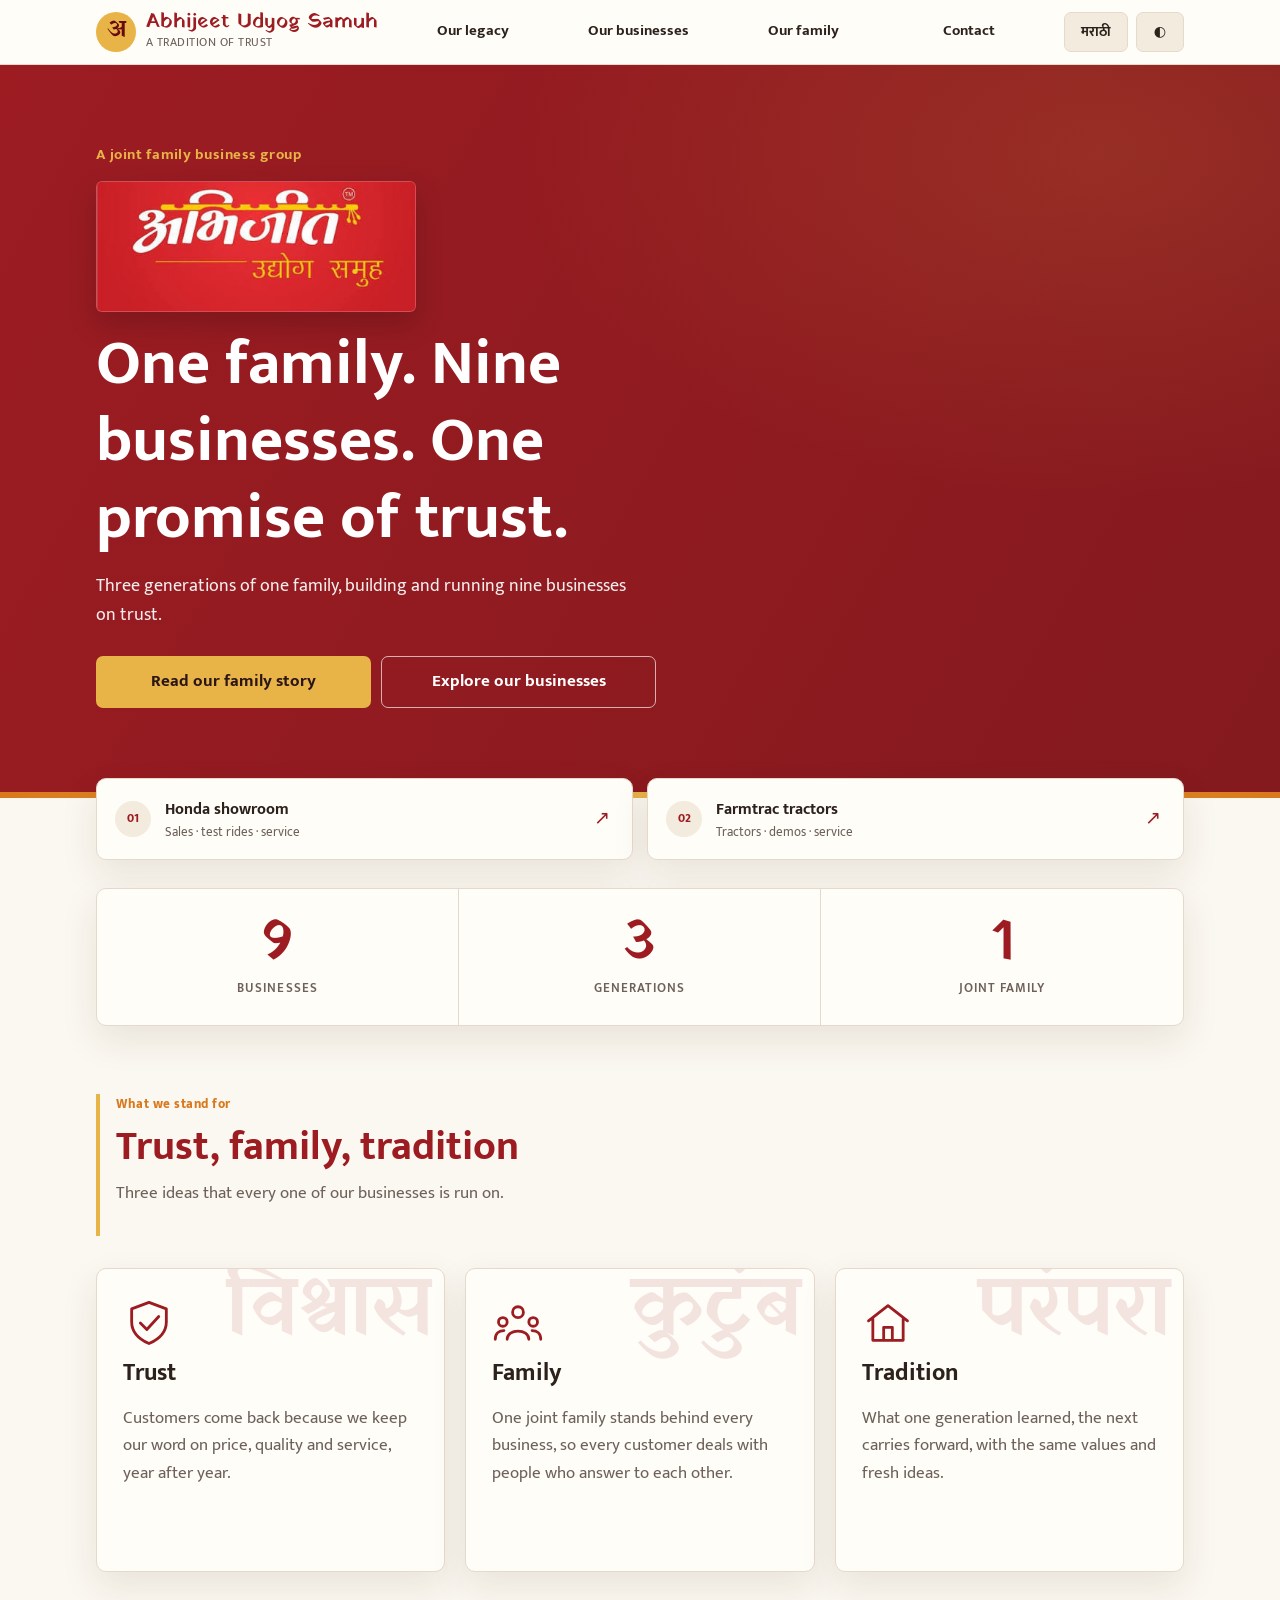
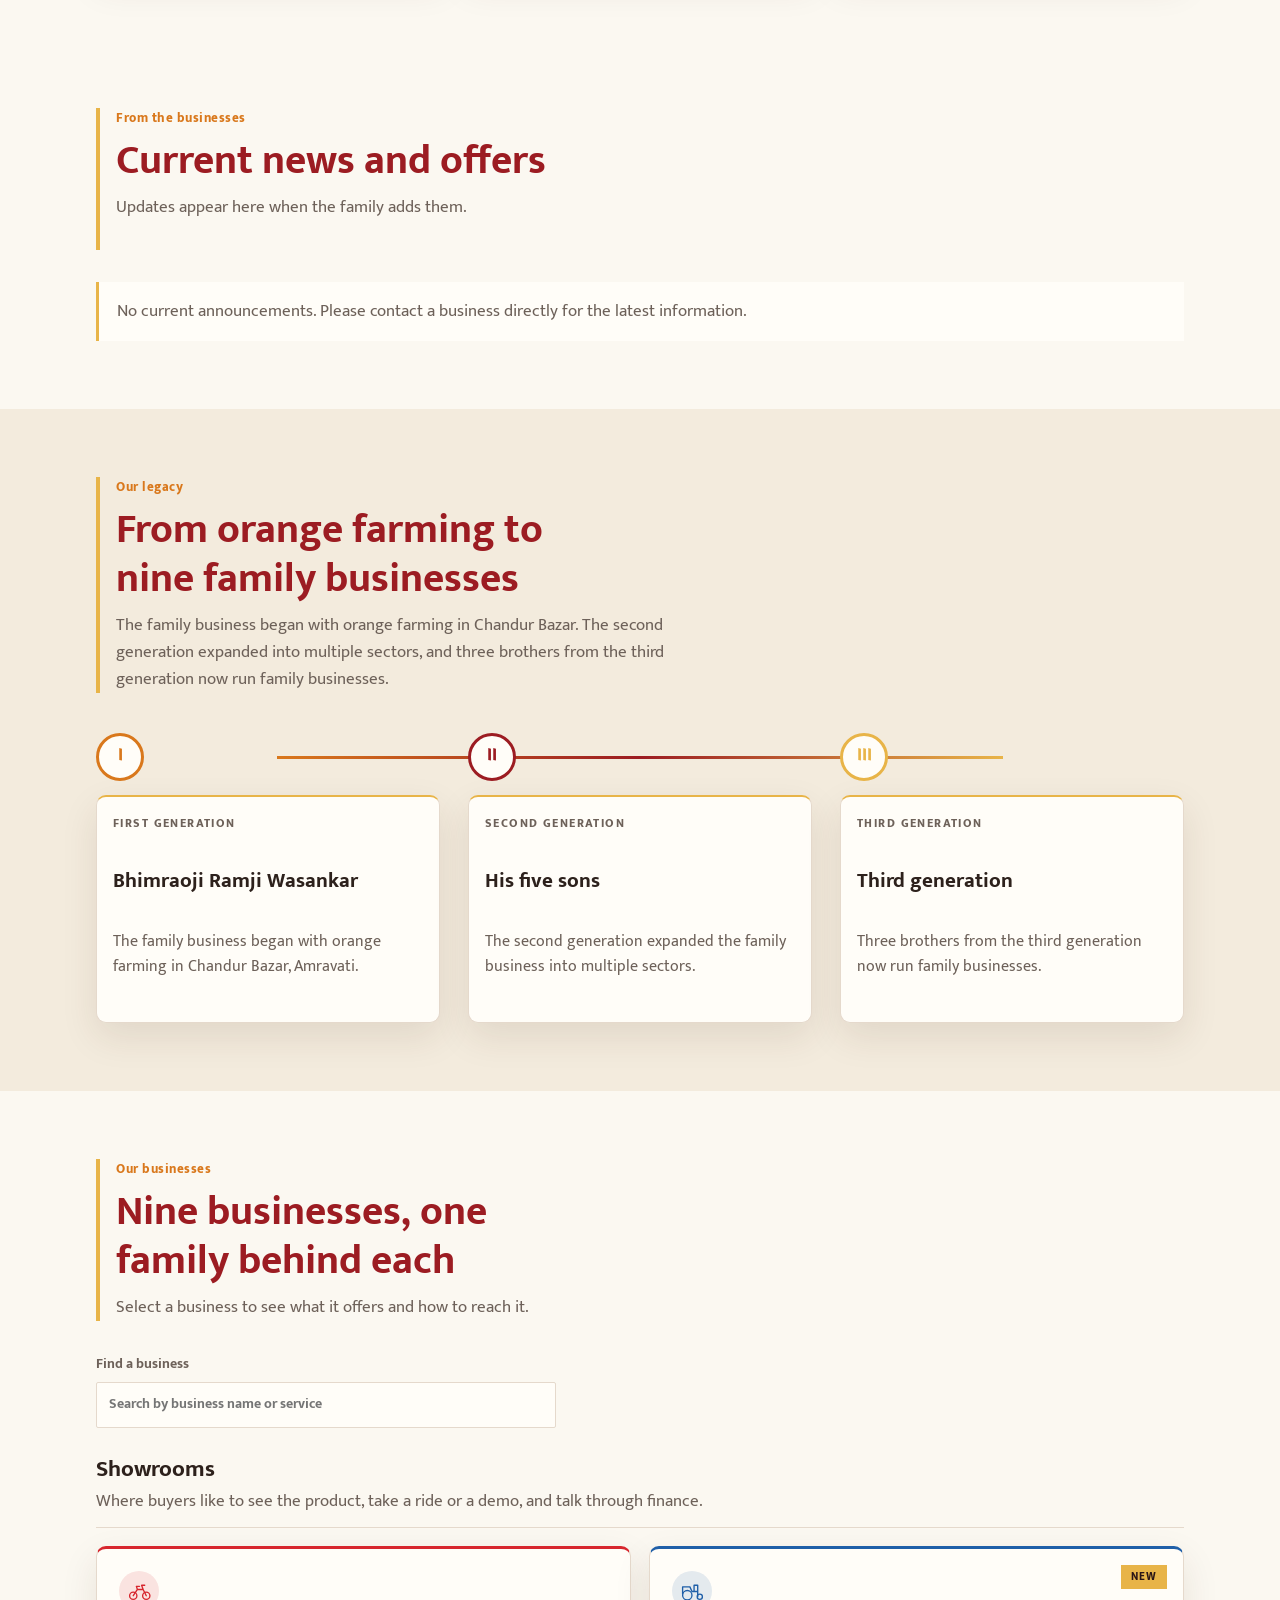
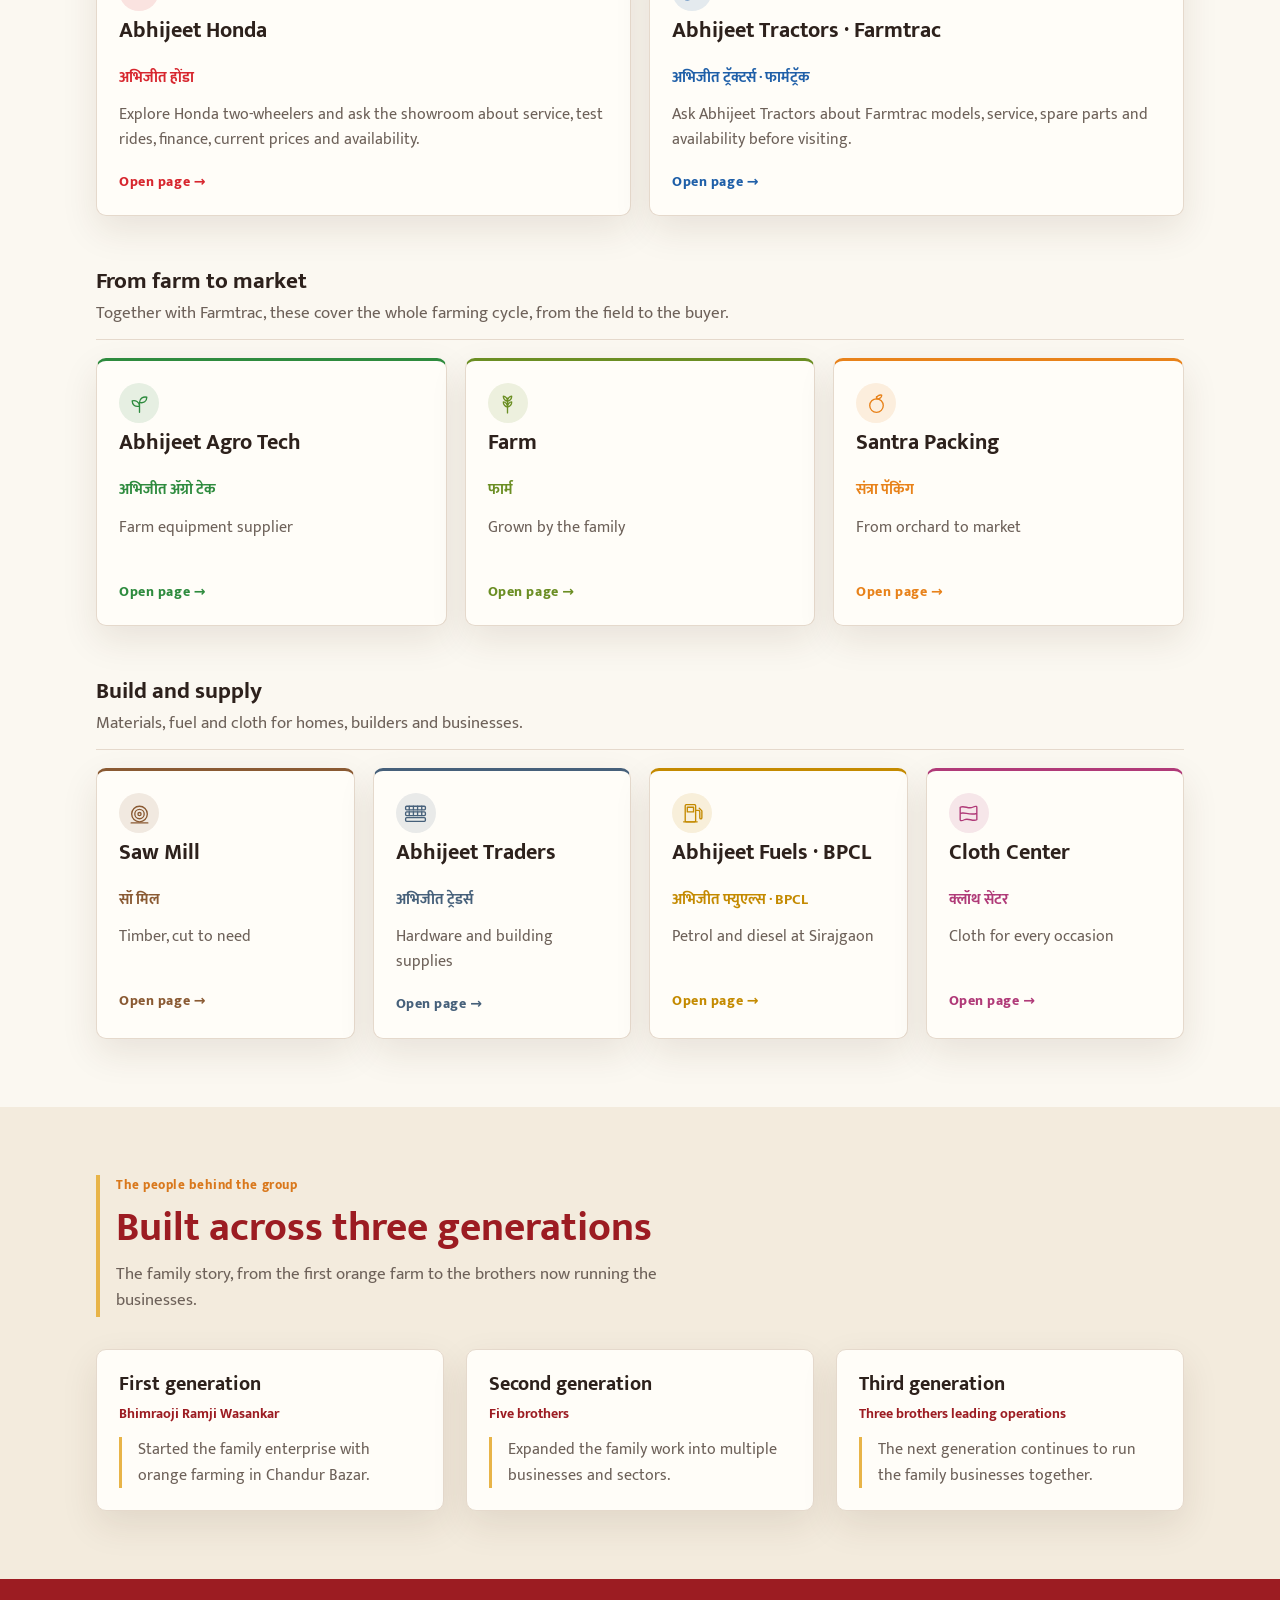
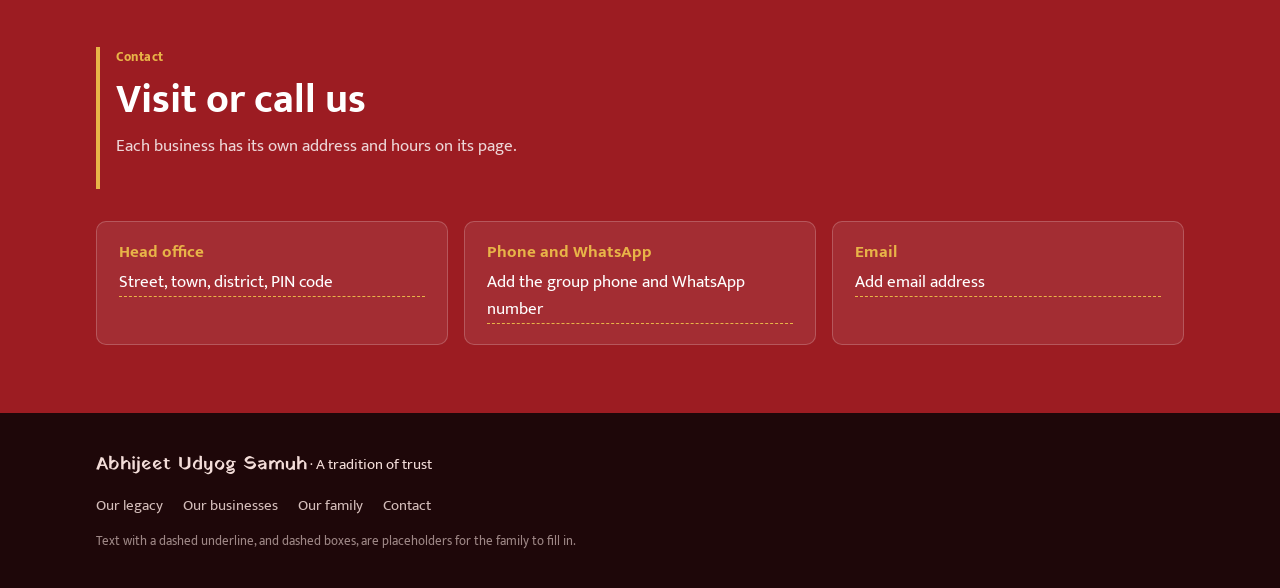
==== commit f142f4b4: "Add the family Abhijeet logo to the hero" ====
--- a/index.html
+++ b/index.html
@@ -42,6 +42,9 @@
   <div class="hero" id="top">
     <div class="wrap">
       <div class="kicker" data-i18n="hero_kicker"></div>
+      <div class="hero-brand" aria-label="Abhijeet Udyog Samuh logo">
+        <img src="assets/abhijeet-udyog-logo.jpeg" alt="अभिजीत उद्योग समूह with flute motif" width="447" height="447">
+      </div>
       <h1 data-i18n="hero_h"></h1>
       <p class="lead" data-i18n="hero_p"></p>
       <div class="actions">
--- a/styles.css
+++ b/styles.css
@@ -73,6 +73,8 @@
 .kicker { font-weight: 700; letter-spacing: 0.03em; font-size: 0.95rem; color: var(--gold); }
 .hero h1 { font-size: clamp(2.35rem, 6vw, 4rem); margin-top: 12px; max-width: 17ch; }
 html[lang="mr"] .hero h1 { max-width: 17ch; white-space: pre-line; }
+.hero-brand { width: min(100%, 320px); aspect-ratio: 2.45 / 1; overflow: hidden; margin: 14px 0 2px; border: 1px solid rgba(255, 255, 255, 0.2); border-radius: 6px; box-shadow: 0 12px 28px rgba(0, 0, 0, 0.18); background: #c91f2b; }
+.hero-brand img { display: block; width: 100%; height: 100%; object-fit: cover; object-position: center 66%; transform: scale(1.03); }
 .hero .lead { max-width: 54ch; font-size: 1.12rem; margin-top: 16px; opacity: 0.92; min-height: 3.2em; }
 .hero .actions { display: grid; grid-template-columns: repeat(2, minmax(0, 1fr)); width: min(100%, 560px); gap: 10px; margin-top: 26px; }
 .btn { display: inline-flex; align-items: center; justify-content: center; font: inherit; font-weight: 700; text-align: center; text-decoration: none; cursor: pointer; padding: 11px 18px; border-radius: 7px; border: 1px solid transparent; min-height: 52px; transition: background-color 0.15s ease, border-color 0.15s ease, transform 0.15s ease; }
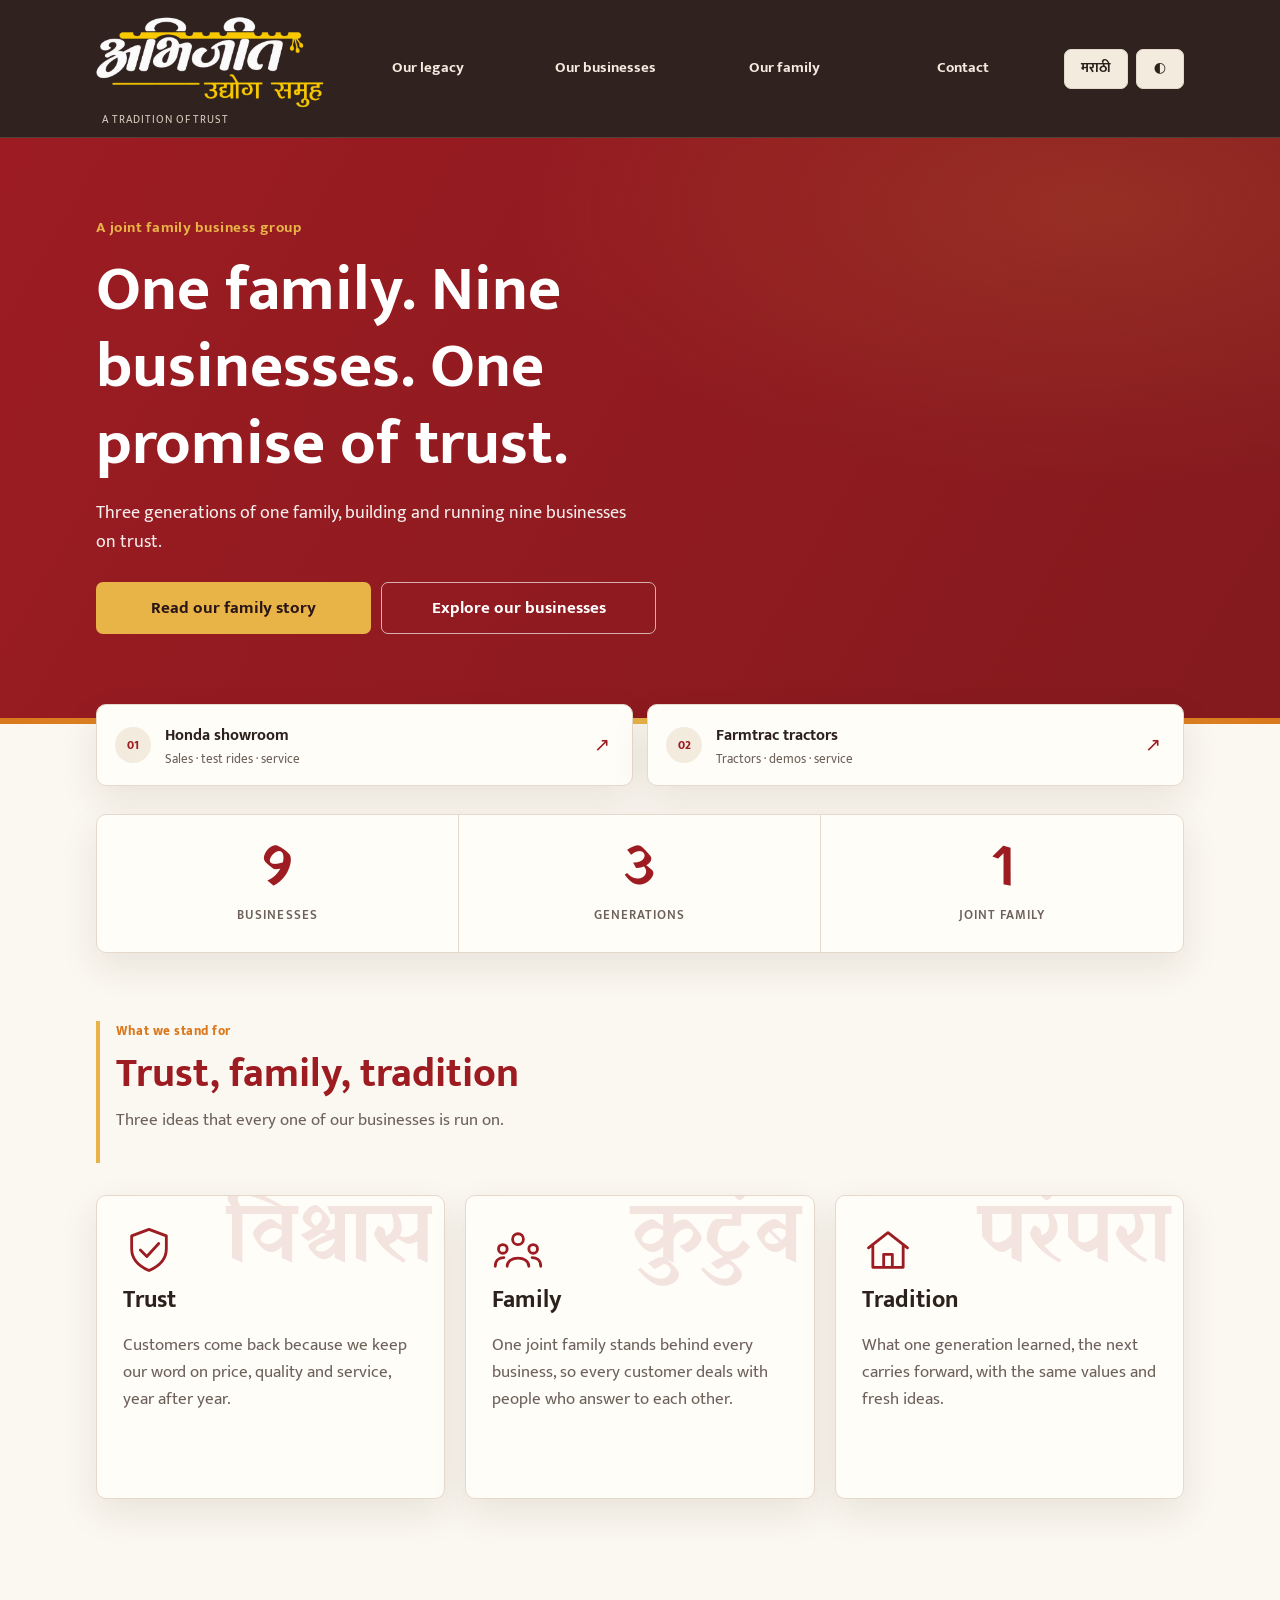
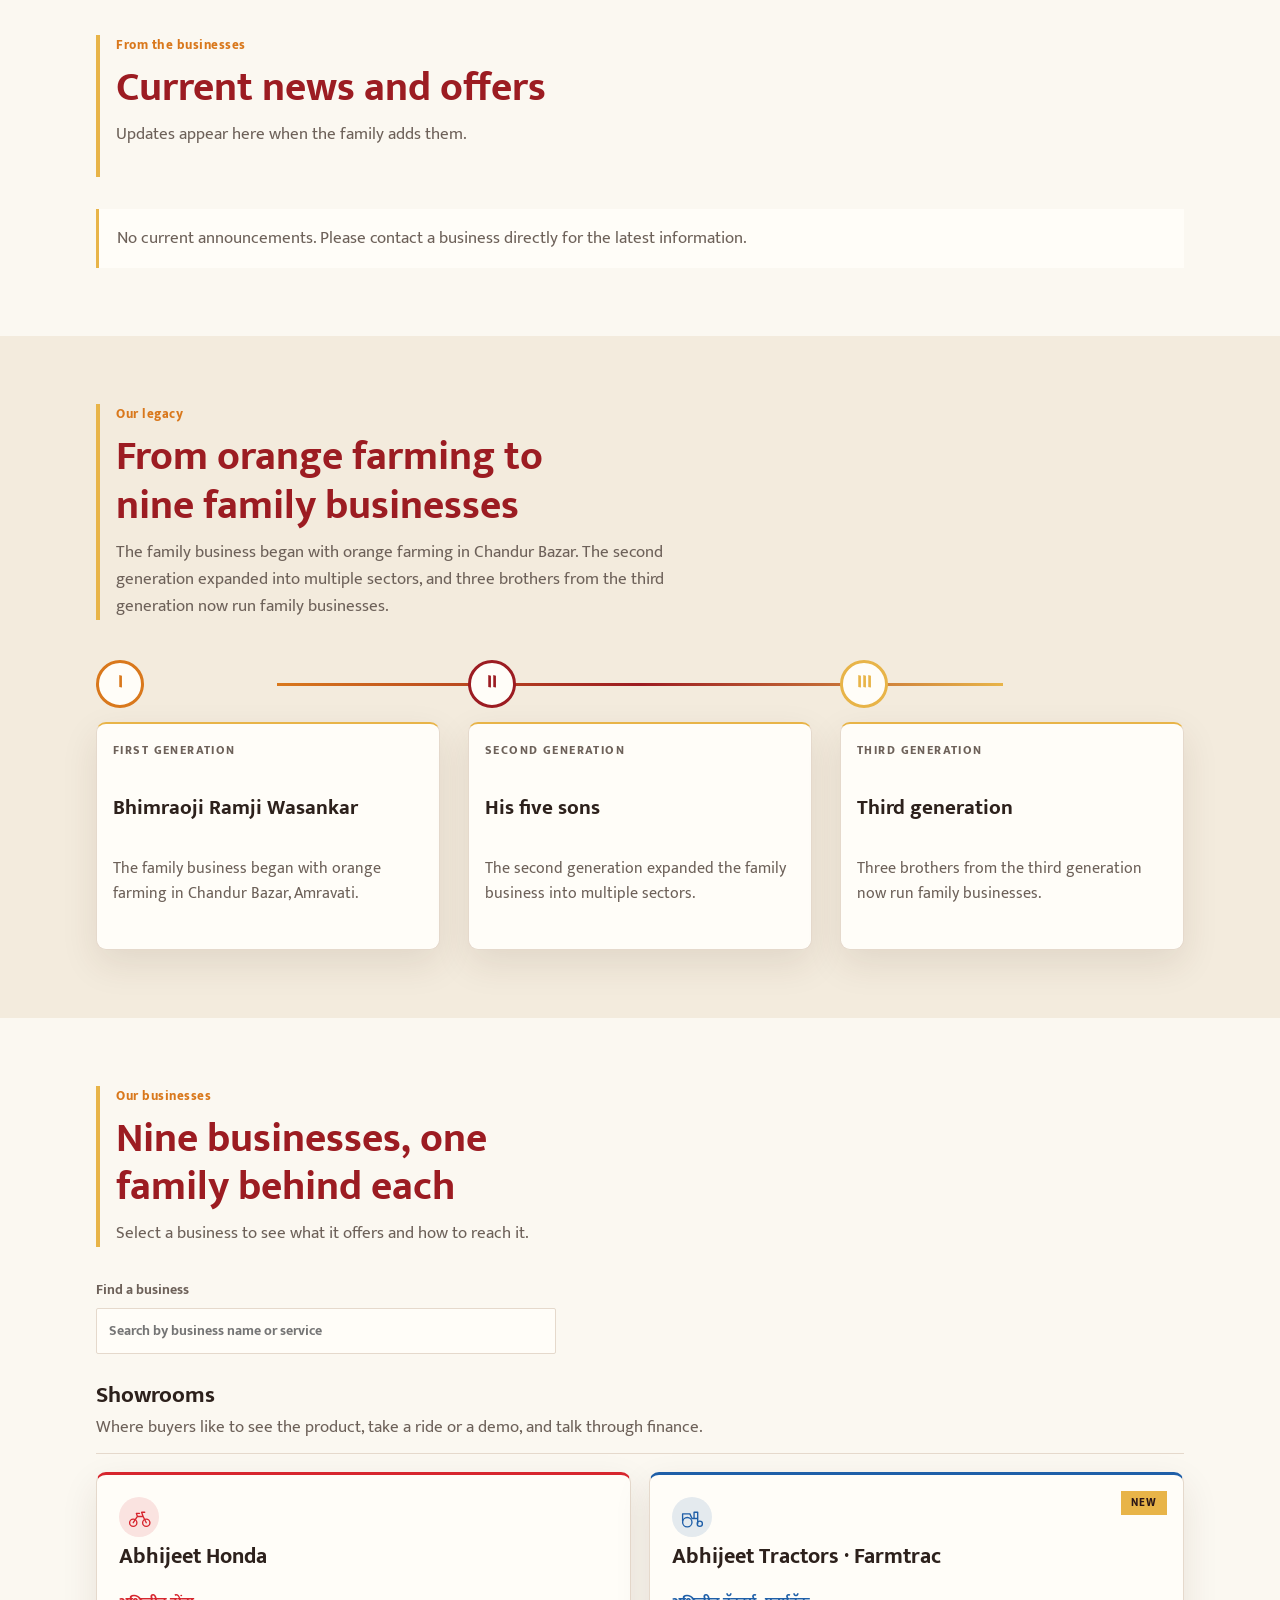
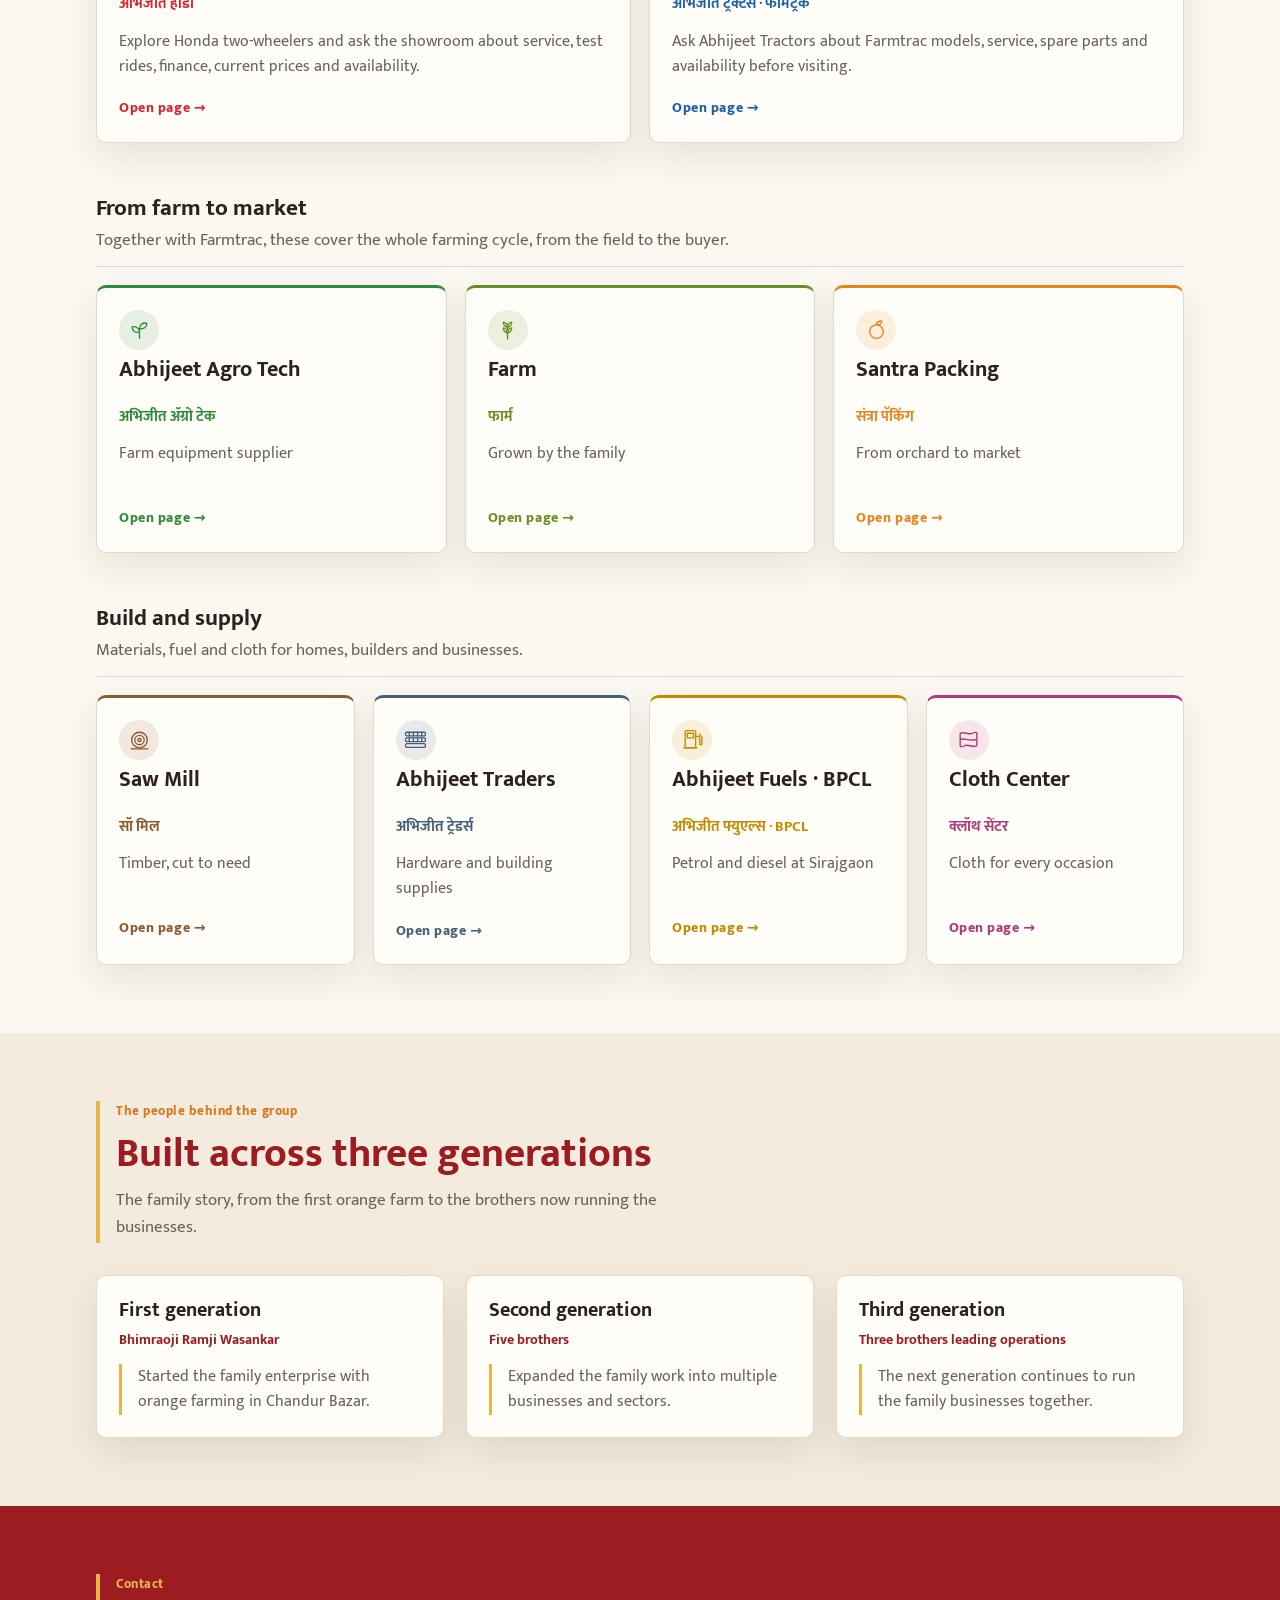
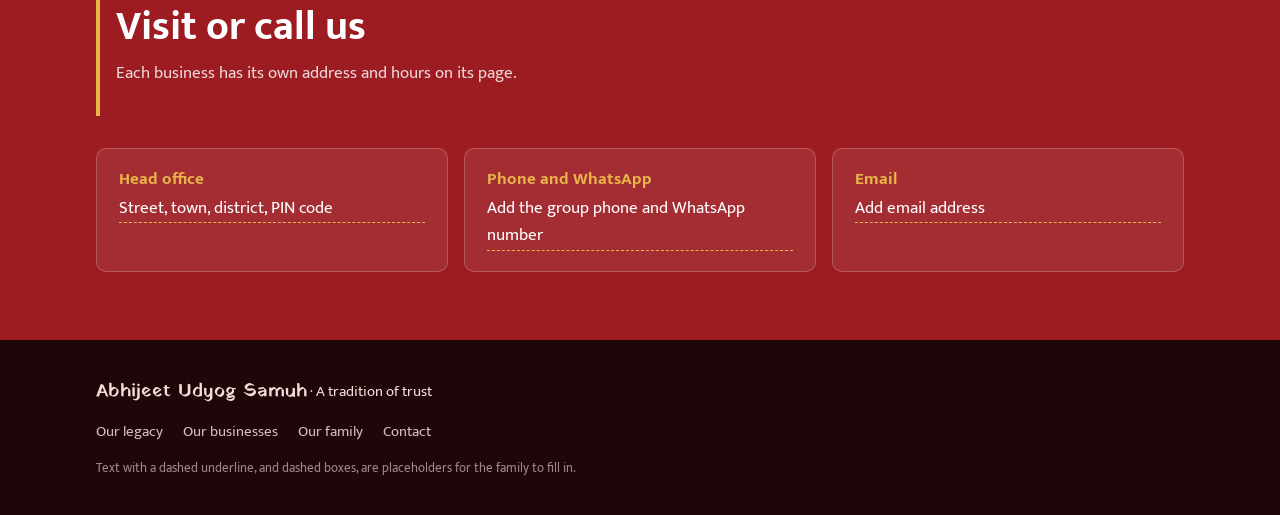
==== commit 94fb66a1: "Blend transparent family logo into site header" ====
--- a/index.html
+++ b/index.html
@@ -24,7 +24,7 @@
 <body>
 <header class="top">
   <div class="wrap">
-    <a class="logo" href="#top"><span class="mk" data-i18n="logo_mark"></span><span class="t"><b data-i18n="logo_name"></b><small data-i18n="logo_tag"></small></span></a>
+    <a class="logo" href="#top"><span class="logo-plaque"><img class="logo-image" src="assets/abhijeet-logo-transparent.png" alt="अभिजीत उद्योग समूह" width="1873" height="840"></span><small data-i18n="logo_tag"></small></a>
     <div class="ctl">
       <button id="langBtn" type="button" data-i18n-aria="lang_toggle"></button>
       <button id="themeBtn" type="button" data-i18n-aria="theme_toggle">◐</button>
@@ -42,9 +42,6 @@
   <div class="hero" id="top">
     <div class="wrap">
       <div class="kicker" data-i18n="hero_kicker"></div>
-      <div class="hero-brand" aria-label="Abhijeet Udyog Samuh logo">
-        <img src="assets/abhijeet-udyog-logo.jpeg" alt="अभिजीत उद्योग समूह with flute motif" width="447" height="447">
-      </div>
       <h1 data-i18n="hero_h"></h1>
       <p class="lead" data-i18n="hero_p"></p>
       <div class="actions">
--- a/styles.css
+++ b/styles.css
@@ -12,6 +12,10 @@
   --hero-bg: #9C1C22;
   --hero-bg2: #9C1C22;
   --hero-fg: #FFFFFF;
+  --header-bg: #30221E;
+  --header-fg: #F5EAE0;
+  --header-muted: #D6C8BC;
+  --header-line: #554039;
   --tint: #F3EBDD;
   --shadow: 0 14px 36px rgba(70, 38, 20, 0.10);
   --radius: 10px;
@@ -24,6 +28,7 @@
     --bg: #191211; --surface: #241A17; --fg: #F4EAE0; --muted: #C2B3A7; --line: #493832;
     --brand: #E06458; --on-brand: #1A0B0C; --saffron: #E28A3C; --gold: #E8B448;
     --hero-bg: #68191B; --hero-bg2: #68191B; --hero-fg: #FFFFFF; --tint: #30221E;
+    --header-bg: #160E0C; --header-fg: #F5EAE0; --header-muted: #C2B3A7; --header-line: #493832;
     --shadow: 0 5px 18px rgba(0, 0, 0, 0.22); --lift: 25%; color-scheme: dark;
   }
 }
@@ -31,12 +36,13 @@
   --bg: #191211; --surface: #241A17; --fg: #F4EAE0; --muted: #C2B3A7; --line: #493832;
   --brand: #E06458; --on-brand: #1A0B0C; --saffron: #E28A3C; --gold: #E8B448;
   --hero-bg: #68191B; --hero-bg2: #68191B; --hero-fg: #FFFFFF; --tint: #30221E;
+  --header-bg: #160E0C; --header-fg: #F5EAE0; --header-muted: #C2B3A7; --header-line: #493832;
   --shadow: 0 5px 18px rgba(0, 0, 0, 0.22); --lift: 25%; color-scheme: dark;
 }
 * { box-sizing: border-box; }
 html { scroll-behavior: smooth; scroll-padding-top: 8rem; }
 body { margin: 0; background: var(--bg); color: var(--fg); font-family: var(--font-body); font-size: 17px; line-height: 1.6; overflow-x: hidden; }
-body::before { content: ""; position: fixed; inset: 0 0 auto; height: env(safe-area-inset-top, 0px); z-index: 30; background: var(--surface); }
+body::before { content: ""; position: fixed; inset: 0 0 auto; height: env(safe-area-inset-top, 0px); z-index: 30; background: var(--header-bg); }
 h1, h2, h3 { font-family: var(--font-body); font-weight: 700; line-height: 1.2; margin: 0; text-wrap: balance; }
 p { margin: 0; }
 a { color: inherit; }
@@ -46,17 +52,16 @@
 .ph { border-bottom: 1.5px dashed var(--saffron); }
 
 /* header */
-.top { position: sticky; top: env(safe-area-inset-top, 0px); z-index: 20; background: var(--surface); border-bottom: 1px solid var(--line); }
+.top { position: sticky; top: env(safe-area-inset-top, 0px); z-index: 20; color: var(--header-fg); background: var(--header-bg); border-bottom: 1px solid var(--header-line); }
 .top .wrap { display: grid; grid-template-areas: "brand controls" "nav nav"; grid-template-columns: minmax(0, 1fr) auto; align-items: center; gap: 8px 14px; padding-block: 10px; }
-.logo { grid-area: brand; }
-.logo { display: flex; align-items: center; gap: 10px; text-decoration: none; margin-right: auto; min-width: 0; }
-.mk { flex: none; width: 40px; height: 40px; border-radius: 50%; display: grid; place-items: center; background: var(--gold); color: #6A0A10; font-family: var(--font-display); font-size: 1.5rem; line-height: 1; padding-bottom: 4px; }
-.logo span.t { display: flex; flex-direction: column; min-width: 0; }
-.logo b { font-family: var(--font-display); font-weight: 400; font-size: clamp(1rem, 2.2vw, 1.3rem); color: var(--brand); line-height: 1.1; white-space: nowrap; }
-.logo small { font-size: 0.74rem; color: var(--muted); letter-spacing: 0.04em; }
+.logo { grid-area: brand; display: flex; flex-direction: column; align-items: flex-start; gap: 1px; text-decoration: none; margin-right: auto; min-width: 0; }
+.logo-plaque { position: relative; display: block; width: clamp(150px, 18vw, 240px); aspect-ratio: 2.23 / 1; overflow: hidden; }
+.logo-image { position: absolute; top: 50%; left: 50%; display: block; width: 128%; max-width: none; height: auto; transform: translate(-50%, -50%); }
+.logo small { padding-left: 6px; color: var(--header-muted); font-size: 0.67rem; line-height: 1.2; letter-spacing: 0.09em; }
 .nav { grid-area: nav; display: grid; grid-template-columns: repeat(4, minmax(0, 1fr)); gap: 4px; width: 100%; }
 .nav a { display: grid; place-items: center; min-height: 44px; padding: 4px 6px; text-align: center; text-decoration: none; font-weight: 700; font-size: clamp(0.7rem, 2.2vw, 0.95rem); line-height: 1.15; border-radius: 6px; white-space: normal; border-bottom: 2px solid transparent; }
-.nav a:hover { color: var(--brand); border-bottom-color: var(--gold); }
+.nav a { color: var(--header-fg); }
+.nav a:hover { color: var(--gold); border-bottom-color: var(--gold); }
 .ctl { grid-area: controls; display: flex; gap: 8px; }
 .ctl button { font: inherit; font-weight: 700; font-size: 0.88rem; cursor: pointer; color: var(--fg); background: var(--tint); border: 1px solid var(--line); border-radius: 7px; padding: 4px 10px; width: 64px; min-height: 40px; }
 .ctl button#themeBtn { width: 48px; }
@@ -73,8 +78,6 @@
 .kicker { font-weight: 700; letter-spacing: 0.03em; font-size: 0.95rem; color: var(--gold); }
 .hero h1 { font-size: clamp(2.35rem, 6vw, 4rem); margin-top: 12px; max-width: 17ch; }
 html[lang="mr"] .hero h1 { max-width: 17ch; white-space: pre-line; }
-.hero-brand { width: min(100%, 320px); aspect-ratio: 2.45 / 1; overflow: hidden; margin: 14px 0 2px; border: 1px solid rgba(255, 255, 255, 0.2); border-radius: 6px; box-shadow: 0 12px 28px rgba(0, 0, 0, 0.18); background: #c91f2b; }
-.hero-brand img { display: block; width: 100%; height: 100%; object-fit: cover; object-position: center 66%; transform: scale(1.03); }
 .hero .lead { max-width: 54ch; font-size: 1.12rem; margin-top: 16px; opacity: 0.92; min-height: 3.2em; }
 .hero .actions { display: grid; grid-template-columns: repeat(2, minmax(0, 1fr)); width: min(100%, 560px); gap: 10px; margin-top: 26px; }
 .btn { display: inline-flex; align-items: center; justify-content: center; font: inherit; font-weight: 700; text-align: center; text-decoration: none; cursor: pointer; padding: 11px 18px; border-radius: 7px; border: 1px solid transparent; min-height: 52px; transition: background-color 0.15s ease, border-color 0.15s ease, transform 0.15s ease; }
@@ -247,9 +250,7 @@
 
 @media (max-width: 480px) {
   .wrap { padding-left: max(18px, env(safe-area-inset-left, 0px)); padding-right: max(18px, env(safe-area-inset-right, 0px)); }
-  .logo small { font-size: 0.65rem; }
-  .logo b { font-size: clamp(0.8rem, 3.6vw, 1rem); }
-  .mk { width: 36px; height: 36px; }
+  .logo small { font-size: 0.62rem; }
   .ctl { gap: 5px; }
   .ctl button { width: 58px; padding-inline: 6px; }
   .ctl button#themeBtn { width: 42px; }
